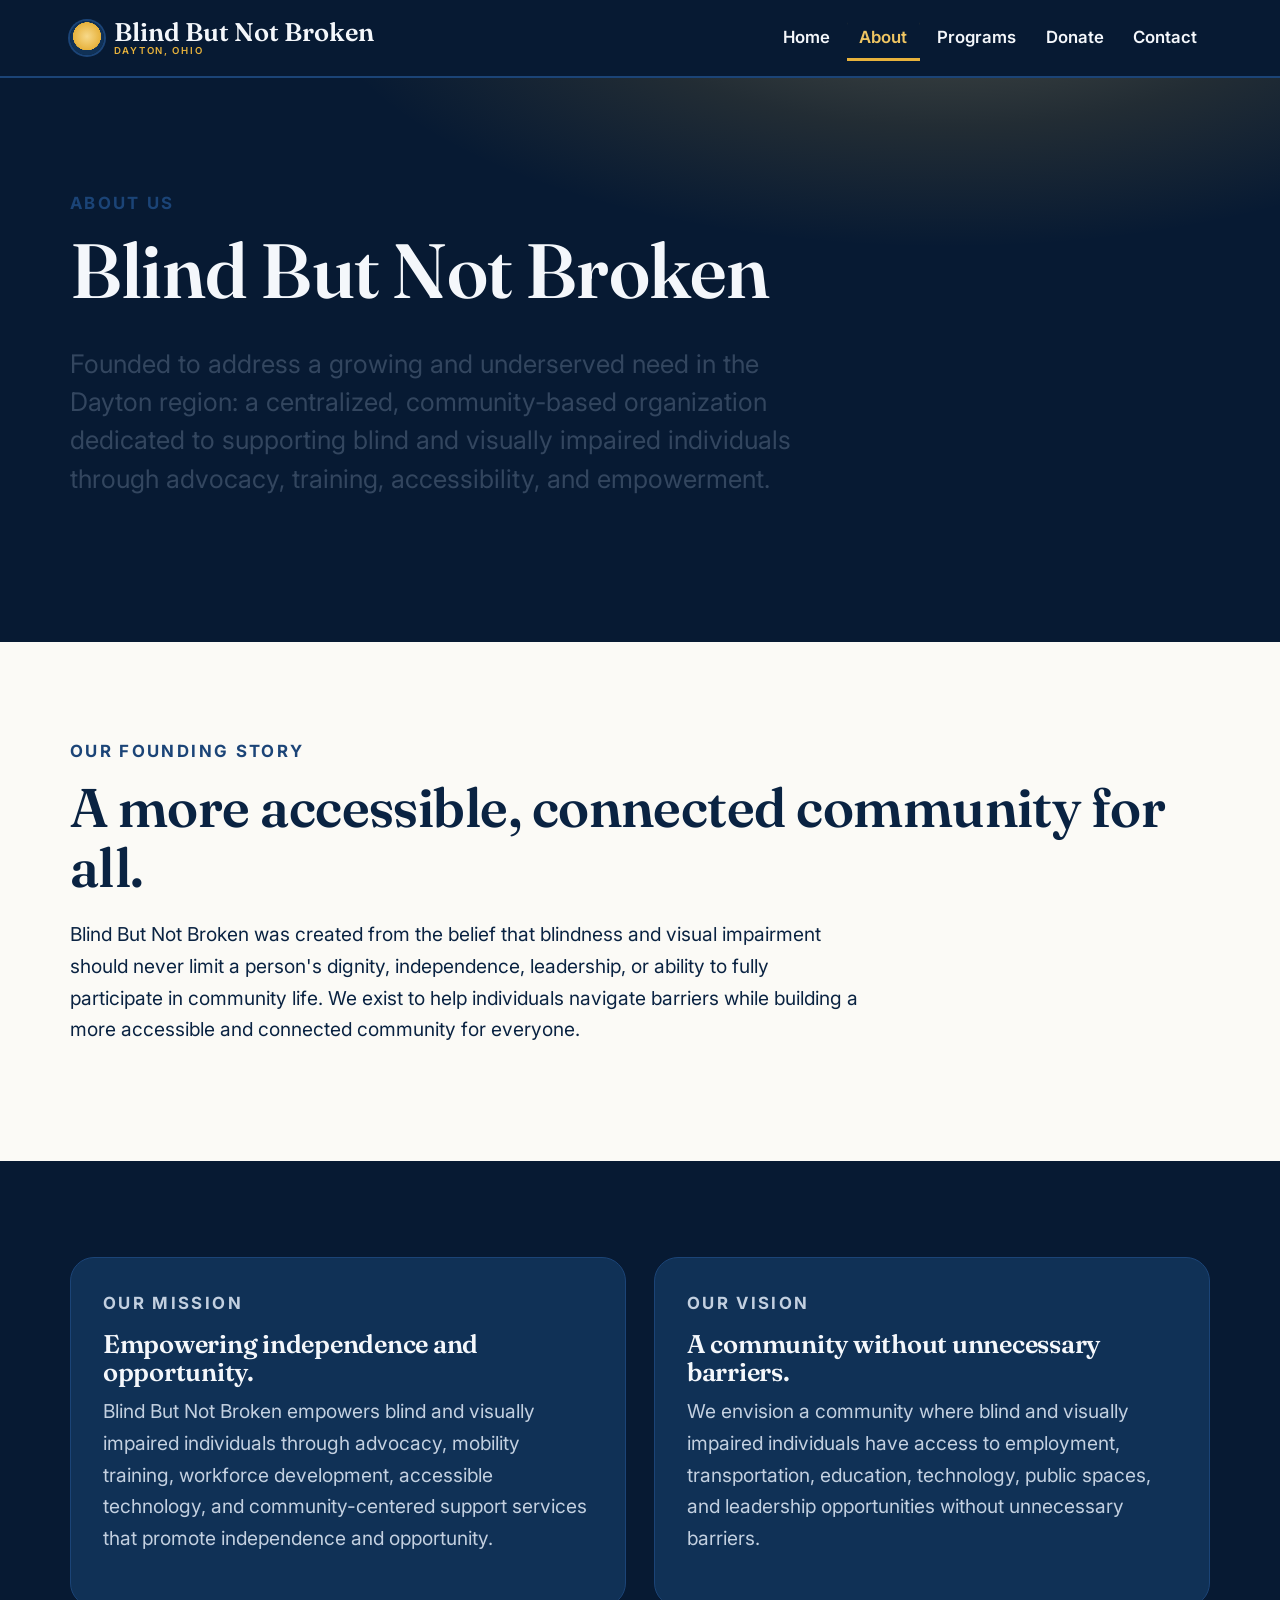
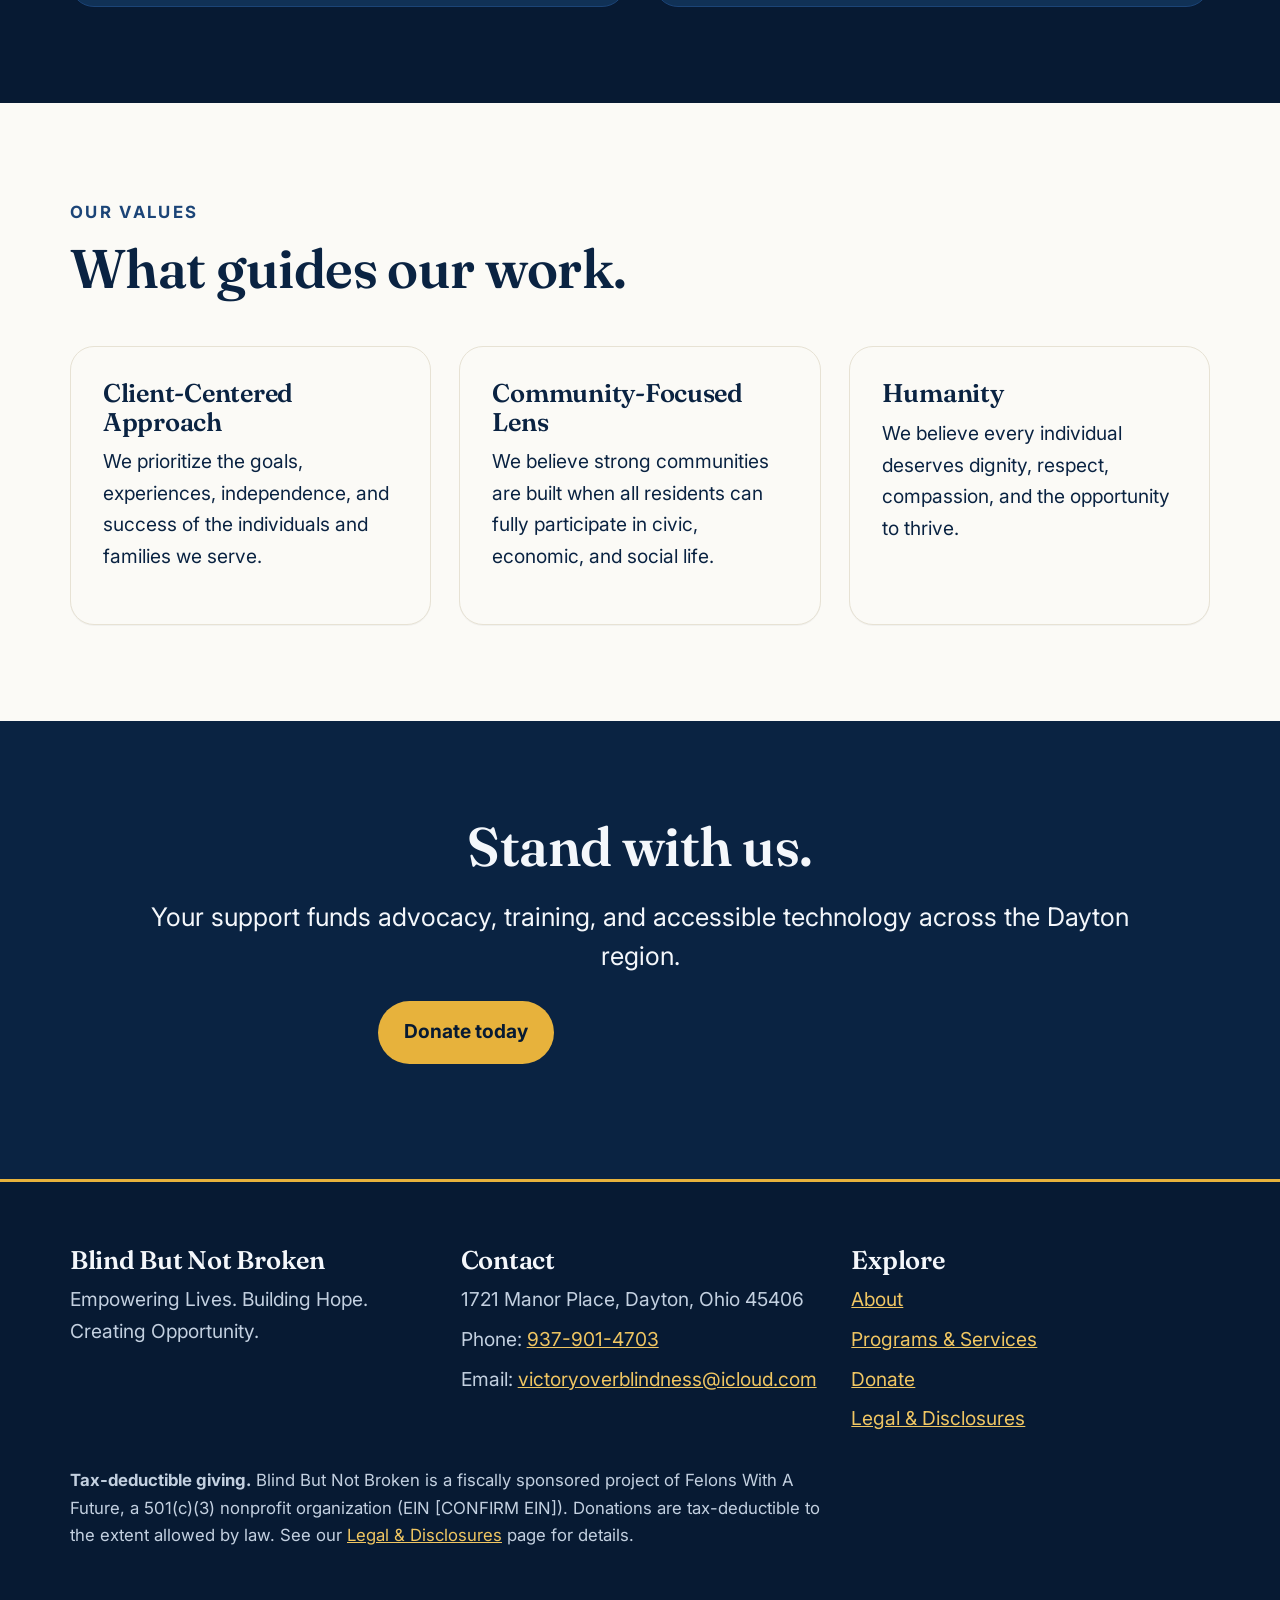
==== about.html @ 258312a0 "update" ====
<!DOCTYPE html>
<html lang="en">
<head>
  <meta charset="UTF-8">
  <meta name="viewport" content="width=device-width, initial-scale=1.0">
  <title>About — Blind But Not Broken</title>
  <meta name="description" content="Our founding story, mission, vision, and values. Blind But Not Broken supports blind and visually impaired individuals in the Dayton region.">
  <link rel="preconnect" href="https://fonts.googleapis.com">
  <link rel="preconnect" href="https://fonts.gstatic.com" crossorigin>
  <link href="https://fonts.googleapis.com/css2?family=Fraunces:ital,opsz,wght@0,9..144,400;0,9..144,500;0,9..144,600;1,9..144,400&family=Inter:wght@400;500;600;700&display=swap" rel="stylesheet">
  <link rel="stylesheet" href="styles.css">
</head>
<body>
  <a class="skip-link" href="#main">Skip to main content</a>

  <header class="site-header on-dark">
    <div class="wrap">
      <nav class="nav" aria-label="Primary">
        <a class="brand" href="index.html">
          <span class="brand__mark" aria-hidden="true"><span>logo</span></span>
          <span>Blind But Not Broken<small>Dayton, Ohio</small></span>
        </a>
        <button class="nav__toggle" aria-expanded="false" aria-controls="nav-menu">
          <span aria-hidden="true">☰</span> Menu
        </button>
        <ul class="nav__menu" id="nav-menu">
          <li><a href="index.html">Home</a></li>
          <li><a href="about.html" aria-current="page">About</a></li>
          <li><a href="programs.html">Programs</a></li>
          <li><a href="donate.html">Donate</a></li>
          <li><a href="contact.html">Contact</a></li>
        </ul>
      </nav>
    </div>
  </header>

  <main id="main">
    <section class="hero on-dark" aria-labelledby="about-title">
      <div class="wrap">
        <p class="eyebrow">About Us</p>
        <h1 id="about-title">Blind But Not Broken</h1>
        <p class="lede">Founded to address a growing and underserved need in the Dayton region:
          a centralized, community-based organization dedicated to supporting blind and visually
          impaired individuals through advocacy, training, accessibility, and empowerment.</p>
      </div>
    </section>

    <section class="section" aria-labelledby="story-title">
      <div class="wrap stack">
        <div>
          <p class="eyebrow">Our Founding Story</p>
          <h2 id="story-title">A more accessible, connected community for all.</h2>
          <p>Blind But Not Broken was created from the belief that blindness and visual
            impairment should never limit a person's dignity, independence, leadership, or
            ability to fully participate in community life. We exist to help individuals navigate
            barriers while building a more accessible and connected community for everyone.</p>
        </div>
      </div>
    </section>

    <section class="section section--deep" aria-labelledby="mv-title">
      <div class="wrap">
        <h2 id="mv-title" class="sr-only">Mission and Vision</h2>
        <div class="grid grid--2">
          <div class="card">
            <p class="eyebrow">Our Mission</p>
            <h3>Empowering independence and opportunity.</h3>
            <p>Blind But Not Broken empowers blind and visually impaired individuals through
              advocacy, mobility training, workforce development, accessible technology, and
              community-centered support services that promote independence and opportunity.</p>
          </div>
          <div class="card">
            <p class="eyebrow">Our Vision</p>
            <h3>A community without unnecessary barriers.</h3>
            <p>We envision a community where blind and visually impaired individuals have access
              to employment, transportation, education, technology, public spaces, and leadership
              opportunities without unnecessary barriers.</p>
          </div>
        </div>
      </div>
    </section>

    <section class="section" aria-labelledby="values-title">
      <div class="wrap">
        <p class="eyebrow">Our Values</p>
        <h2 id="values-title">What guides our work.</h2>
        <div class="grid grid--3 mt-lg">
          <article class="card">
            <h3>Client-Centered Approach</h3>
            <p>We prioritize the goals, experiences, independence, and success of the individuals
              and families we serve.</p>
          </article>
          <article class="card">
            <h3>Community-Focused Lens</h3>
            <p>We believe strong communities are built when all residents can fully participate in
              civic, economic, and social life.</p>
          </article>
          <article class="card">
            <h3>Humanity</h3>
            <p>We believe every individual deserves dignity, respect, compassion, and the
              opportunity to thrive.</p>
          </article>
        </div>
      </div>
    </section>

    <section class="section section--dark" aria-labelledby="cta-title">
      <div class="wrap center">
        <h2 id="cta-title">Stand with us.</h2>
        <p class="lede center">Your support funds advocacy, training, and accessible technology
          across the Dayton region.</p>
        <p><a class="btn btn--primary" href="donate.html">Donate today</a></p>
      </div>
    </section>
  </main>

  <footer class="site-footer on-dark">
    <div class="wrap">
      <div class="footer-grid">
        <div>
          <h2>Blind But Not Broken</h2>
          <p>Empowering Lives. Building Hope. Creating Opportunity.</p>
        </div>
        <div>
          <h2>Contact</h2>
          <ul class="footer-contact">
            <li>1721 Manor Place, Dayton, Ohio 45406</li>
            <li>Phone: <a href="tel:+19379014703">937-901-4703</a></li>
            <li>Email: <a href="mailto:victoryoverblindness@icloud.com">victoryoverblindness@icloud.com</a></li>
          </ul>
        </div>
        <div>
          <h2>Explore</h2>
          <ul class="footer-contact">
            <li><a href="about.html">About</a></li>
            <li><a href="programs.html">Programs &amp; Services</a></li>
            <li><a href="donate.html">Donate</a></li>
            <li><a href="legal.html">Legal &amp; Disclosures</a></li>
          </ul>
        </div>
      </div>
      <div class="footer-legal">
        <p><strong>Tax-deductible giving.</strong> Blind But Not Broken is a fiscally sponsored
          project of Felons With A Future, a 501(c)(3) nonprofit organization
          (EIN&nbsp;[CONFIRM&nbsp;EIN]). Donations are tax-deductible to the extent allowed by law.
          See our <a href="legal.html">Legal &amp; Disclosures</a> page for details.</p>
      </div>
    </div>
  </footer>

  <script src="script.js"></script>
</body>
</html>
---- styles.css ----
/* ============================================================
   BLIND BUT NOT BROKEN — shared stylesheet
   Accessibility-first. Blue + gold "light through darkness" theme.

   CONTRAST DISCIPLINE (do not break):
   - Gold is ONLY used on dark (navy) backgrounds, or as a button
     fill with navy text on top. Gold text on white FAILS WCAG (~1.9:1).
   - Body text targets >= 7:1 wherever possible (AAA), never below 4.5:1.
   ============================================================ */

/* ---------- Design tokens ---------- */
:root {
  /* Navy scale (dark surfaces + ink on light) */
  --navy-900: #071A33;   /* deepest background */
  --navy-800: #0A2342;   /* primary navy / ink on light */
  --navy-700: #103156;   /* raised surfaces on dark */
  --navy-600: #1B4477;   /* borders / hover on dark */

  /* Gold scale (accent — dark backgrounds only) */
  --gold-500: #E7B23C;   /* primary gold */
  --gold-400: #F0C662;   /* gold hover */
  --gold-300: #F7D98A;   /* soft gold glow */

  /* Neutrals */
  --paper:      #FBFAF6; /* warm off-white light sections */
  --ink:        #0A2342; /* text on light */
  --ink-soft:   #33465F; /* secondary text on light (9:1 on paper) */
  --cloud:      #F4F7FB; /* text on dark (near-white) */
  --cloud-soft: #C3D0E0; /* secondary text on dark */

  /* Type */
  --font-display: "Fraunces", Georgia, "Times New Roman", serif;
  --font-body: "Inter", system-ui, -apple-system, "Segoe UI", sans-serif;

  /* Scale (fluid) */
  --step--1: clamp(0.94rem, 0.9rem + 0.2vw, 1.05rem);
  --step-0:  clamp(1.06rem, 1rem + 0.3vw, 1.2rem);
  --step-1:  clamp(1.3rem, 1.2rem + 0.5vw, 1.6rem);
  --step-2:  clamp(1.7rem, 1.5rem + 1vw, 2.3rem);
  --step-3:  clamp(2.2rem, 1.8rem + 2vw, 3.4rem);
  --step-4:  clamp(2.8rem, 2.1rem + 3.4vw, 4.8rem);

  /* Space + shape */
  --gutter: clamp(1.25rem, 5vw, 4rem);
  --measure: 66ch;
  --radius: 14px;
  --radius-lg: 24px;
}

/* ---------- Reset / base ---------- */
*, *::before, *::after { box-sizing: border-box; }
html { scroll-behavior: smooth; }
@media (prefers-reduced-motion: reduce) {
  html { scroll-behavior: auto; }
  *, *::before, *::after {
    animation-duration: 0.001ms !important;
    animation-iteration-count: 1 !important;
    transition-duration: 0.001ms !important;
  }
}

body {
  margin: 0;
  font-family: var(--font-body);
  font-size: var(--step-0);
  line-height: 1.65;
  color: var(--ink);
  background: var(--paper);
  -webkit-font-smoothing: antialiased;
  text-rendering: optimizeLegibility;
}

img { max-width: 100%; height: auto; display: block; }

h1, h2, h3 {
  font-family: var(--font-display);
  font-weight: 600;
  line-height: 1.1;
  letter-spacing: -0.01em;
  margin: 0 0 0.4em;
}
h1 { font-size: var(--step-4); }
h2 { font-size: var(--step-3); }
h3 { font-size: var(--step-1); font-weight: 600; }
p  { margin: 0 0 1em; max-width: var(--measure); }

a { color: inherit; }

/* ---------- Accessibility: skip link + focus ---------- */
.skip-link {
  position: absolute;
  left: 0.5rem;
  top: -100%;
  z-index: 999;
  background: var(--gold-500);
  color: var(--navy-800);
  font-weight: 700;
  padding: 0.75rem 1.25rem;
  border-radius: 0 0 var(--radius) var(--radius);
  text-decoration: none;
}
.skip-link:focus { top: 0; }

:focus-visible {
  outline: 3px solid var(--gold-500);
  outline-offset: 3px;
  border-radius: 4px;
}
/* On dark sections the gold ring still reads; add a halo for safety */
.on-dark :focus-visible { outline-color: var(--gold-400); }

.sr-only {
  position: absolute; width: 1px; height: 1px;
  padding: 0; margin: -1px; overflow: hidden;
  clip: rect(0,0,0,0); white-space: nowrap; border: 0;
}

/* ---------- Layout helpers ---------- */
.wrap { width: min(100% - 2 * var(--gutter), 1140px); margin-inline: auto; }
.section { padding-block: clamp(3rem, 8vw, 6rem); }
.section--dark { background: var(--navy-800); color: var(--cloud); }
.section--deep { background: var(--navy-900); color: var(--cloud); }
.section--dark p, .section--deep p { color: var(--cloud-soft); }
.eyebrow {
  font-family: var(--font-body);
  font-weight: 700;
  font-size: var(--step--1);
  letter-spacing: 0.14em;
  text-transform: uppercase;
  color: var(--navy-600);
  margin: 0 0 0.75rem;
}
.section--dark .eyebrow, .section--deep .eyebrow { color: var(--gold-500); }
.lede { font-size: var(--step-1); line-height: 1.5; color: var(--ink-soft); }
.section--dark .lede, .section--deep .lede { color: var(--cloud); }

/* ---------- Header / nav ---------- */
.site-header {
  position: sticky; top: 0; z-index: 100;
  background: var(--navy-900);
  color: var(--cloud);
  border-bottom: 2px solid var(--navy-600);
}
.nav {
  display: flex; align-items: center; justify-content: space-between;
  gap: 1rem; padding-block: 0.9rem;
}
.brand {
  display: inline-flex; align-items: center; gap: 0.6rem;
  text-decoration: none; color: var(--cloud);
  font-family: var(--font-display); font-weight: 600;
  font-size: var(--step-1); line-height: 1.05;
}
.brand__mark {
  width: 34px; height: 34px; flex: none;
  display: grid; place-items: center;
  border-radius: 50%;
  background:
    radial-gradient(circle at 50% 45%, var(--gold-300), var(--gold-500) 55%, var(--navy-700) 56%);
  box-shadow: 0 0 0 2px var(--navy-600);
}
.brand__mark span { font-size: 0; }
.brand small {
  display: block; font-family: var(--font-body);
  font-weight: 600; font-size: 0.6rem; letter-spacing: 0.18em;
  text-transform: uppercase; color: var(--gold-500);
}

.nav__toggle {
  display: none;
  align-items: center; gap: 0.5rem;
  background: transparent; color: var(--cloud);
  border: 2px solid var(--navy-600); border-radius: var(--radius);
  padding: 0.6rem 0.85rem; min-height: 44px;
  font: inherit; font-weight: 600; cursor: pointer;
}
.nav__toggle:hover { border-color: var(--gold-500); }

.nav__menu {
  display: flex; align-items: center; gap: 0.25rem;
  list-style: none; margin: 0; padding: 0;
}
.nav__menu a {
  display: inline-block; text-decoration: none;
  color: var(--cloud); font-weight: 600; font-size: var(--step--1);
  padding: 0.6rem 0.8rem; border-radius: var(--radius);
  min-height: 44px; display: inline-flex; align-items: center;
}
.nav__menu a:hover { background: var(--navy-700); }
.nav__menu a[aria-current="page"] {
  color: var(--gold-400);
  box-shadow: inset 0 -3px 0 var(--gold-500);
  border-radius: var(--radius) var(--radius) 0 0;
}

@media (max-width: 820px) {
  .nav__toggle { display: inline-flex; }
  .nav__menu {
    display: none; position: absolute; left: 0; right: 0;
    top: 100%; flex-direction: column; align-items: stretch;
    gap: 0; background: var(--navy-900);
    border-bottom: 2px solid var(--navy-600); padding: 0.5rem var(--gutter) 1rem;
  }
  .nav { position: relative; }
  .nav__menu.is-open { display: flex; }
  .nav__menu a { padding: 0.9rem 0.6rem; font-size: var(--step-0); }
  .nav__menu a[aria-current="page"] { box-shadow: inset 3px 0 0 var(--gold-500); border-radius: var(--radius); }
}

/* ---------- Buttons ---------- */
.btn {
  display: inline-flex; align-items: center; justify-content: center;
  gap: 0.5rem; min-height: 48px;
  padding: 0.85rem 1.5rem; border-radius: 999px;
  font: inherit; font-weight: 700; text-decoration: none;
  cursor: pointer; border: 2px solid transparent;
  transition: transform 0.15s ease, background 0.15s ease;
}
.btn:hover { transform: translateY(-2px); }
.btn--primary { background: var(--gold-500); color: var(--navy-900); }
.btn--primary:hover { background: var(--gold-400); }
.btn--ghost { background: transparent; color: var(--cloud); border-color: var(--navy-600); }
.btn--ghost:hover { border-color: var(--gold-500); background: var(--navy-700); }
.btn--onlight { background: var(--navy-800); color: var(--cloud); }
.btn--onlight:hover { background: var(--navy-700); }

/* ---------- Hero ---------- */
.hero {
  position: relative; overflow: hidden;
  background: var(--navy-900); color: var(--cloud);
  padding-block: clamp(3.5rem, 10vw, 7rem);
  isolation: isolate;
}
.hero::before { /* the dawn — light breaking through */
  content: ""; position: absolute; inset: -20% -10% auto -10%;
  height: 130%; z-index: -1;
  background: radial-gradient(60% 55% at 70% 0%,
    rgba(247,217,138,0.30), rgba(231,178,60,0.12) 40%, transparent 70%);
  pointer-events: none;
}
.hero__quote {
  font-family: var(--font-display); font-style: italic;
  color: var(--gold-400); font-size: var(--step-1);
  margin: 0 0 1rem;
}
.hero h1 { max-width: 16ch; }
.hero .lede { max-width: 46ch; margin-block: 1.25rem 2rem; }
.hero__actions { display: flex; flex-wrap: wrap; gap: 0.85rem; }

/* ---------- Cards / grids ---------- */
.grid { display: grid; gap: clamp(1rem, 3vw, 1.75rem); }
.grid--3 { grid-template-columns: repeat(auto-fit, minmax(260px, 1fr)); }
.grid--2 { grid-template-columns: repeat(auto-fit, minmax(300px, 1fr)); }

.card {
  background: var(--paper);
  border: 1px solid #E7E2D4;
  border-radius: var(--radius-lg);
  padding: clamp(1.5rem, 3vw, 2rem);
  box-shadow: 0 1px 0 rgba(10,35,66,0.04);
}
.section--dark .card, .section--deep .card {
  background: var(--navy-700); border-color: var(--navy-600); color: var(--cloud);
}
.section--dark .card p, .section--deep .card p { color: var(--cloud-soft); }
.card__icon {
  width: 52px; height: 52px; margin-bottom: 1rem;
  display: grid; place-items: center; border-radius: 12px;
  background: var(--navy-800); color: var(--gold-500);
}
.section--dark .card__icon, .section--deep .card__icon { background: var(--navy-900); }
.card__icon svg { width: 28px; height: 28px; }
.card h3 { color: inherit; }

/* Feature list with gold check markers */
.checklist { list-style: none; margin: 0; padding: 0; display: grid; gap: 0.6rem; }
.checklist li { position: relative; padding-left: 1.9rem; }
.checklist li::before {
  content: ""; position: absolute; left: 0; top: 0.55em;
  width: 0.7rem; height: 0.7rem; border-radius: 50%;
  background: var(--gold-500);
}

/* Stat block (The Problem) */
.stats { display: grid; gap: 1.5rem; grid-template-columns: repeat(auto-fit, minmax(200px,1fr)); }
.stat { border-left: 3px solid var(--gold-500); padding-left: 1.1rem; }
.stat__num {
  font-family: var(--font-display); font-weight: 600;
  font-size: var(--step-3); color: var(--gold-400); line-height: 1;
}
.stat__label { color: var(--cloud-soft); font-size: var(--step--1); }

/* ---------- Donate / QR ---------- */
.qr-panel {
  display: grid; gap: 2rem; align-items: center;
  grid-template-columns: minmax(0, 1fr);
}
@media (min-width: 720px) { .qr-panel { grid-template-columns: 280px 1fr; } }
.qr-frame {
  background: var(--paper); border: 3px solid var(--gold-500);
  border-radius: var(--radius-lg); padding: 1.25rem;
  aspect-ratio: 1; display: grid; place-items: center; text-align: center;
  color: var(--ink-soft);
}
.qr-frame img { width: 100%; height: 100%; object-fit: contain; }

.disclosure {
  background: var(--navy-700); border: 1px solid var(--navy-600);
  border-radius: var(--radius); padding: 1.25rem 1.5rem;
  color: var(--cloud-soft); font-size: var(--step--1);
}
.disclosure strong { color: var(--cloud); }

/* ---------- Forms (contact) ---------- */
.field { display: grid; gap: 0.4rem; margin-bottom: 1.25rem; }
.field label { font-weight: 700; }
.field .hint { font-size: var(--step--1); color: var(--ink-soft); }
.field input, .field textarea {
  font: inherit; padding: 0.8rem 0.9rem; min-height: 48px;
  border: 2px solid #C9CFD8; border-radius: var(--radius);
  background: #fff; color: var(--ink);
}
.field input:focus-visible, .field textarea:focus-visible { border-color: var(--navy-800); }
.field textarea { min-height: 140px; resize: vertical; }

/* ---------- Footer ---------- */
.site-footer {
  background: var(--navy-900); color: var(--cloud-soft);
  padding-block: clamp(2.5rem, 6vw, 4rem);
  border-top: 3px solid var(--gold-500);
}
.footer-grid { display: grid; gap: 2rem; grid-template-columns: repeat(auto-fit, minmax(220px,1fr)); }
.site-footer h2 { font-size: var(--step-1); color: var(--cloud); }
.site-footer a { color: var(--gold-400); }
.site-footer a:hover { color: var(--gold-300); }
.footer-contact { list-style: none; margin: 0; padding: 0; display: grid; gap: 0.5rem; }
.footer-legal { margin-top: 2rem; font-size: var(--step--1); color: var(--cloud-soft); }
.footer-legal p { max-width: 70ch; }

/* Utility */
.stack > * + * { margin-top: 1.5rem; }
.center { text-align: center; margin-inline: auto; }
.mt-lg { margin-top: clamp(2rem, 5vw, 3rem); }
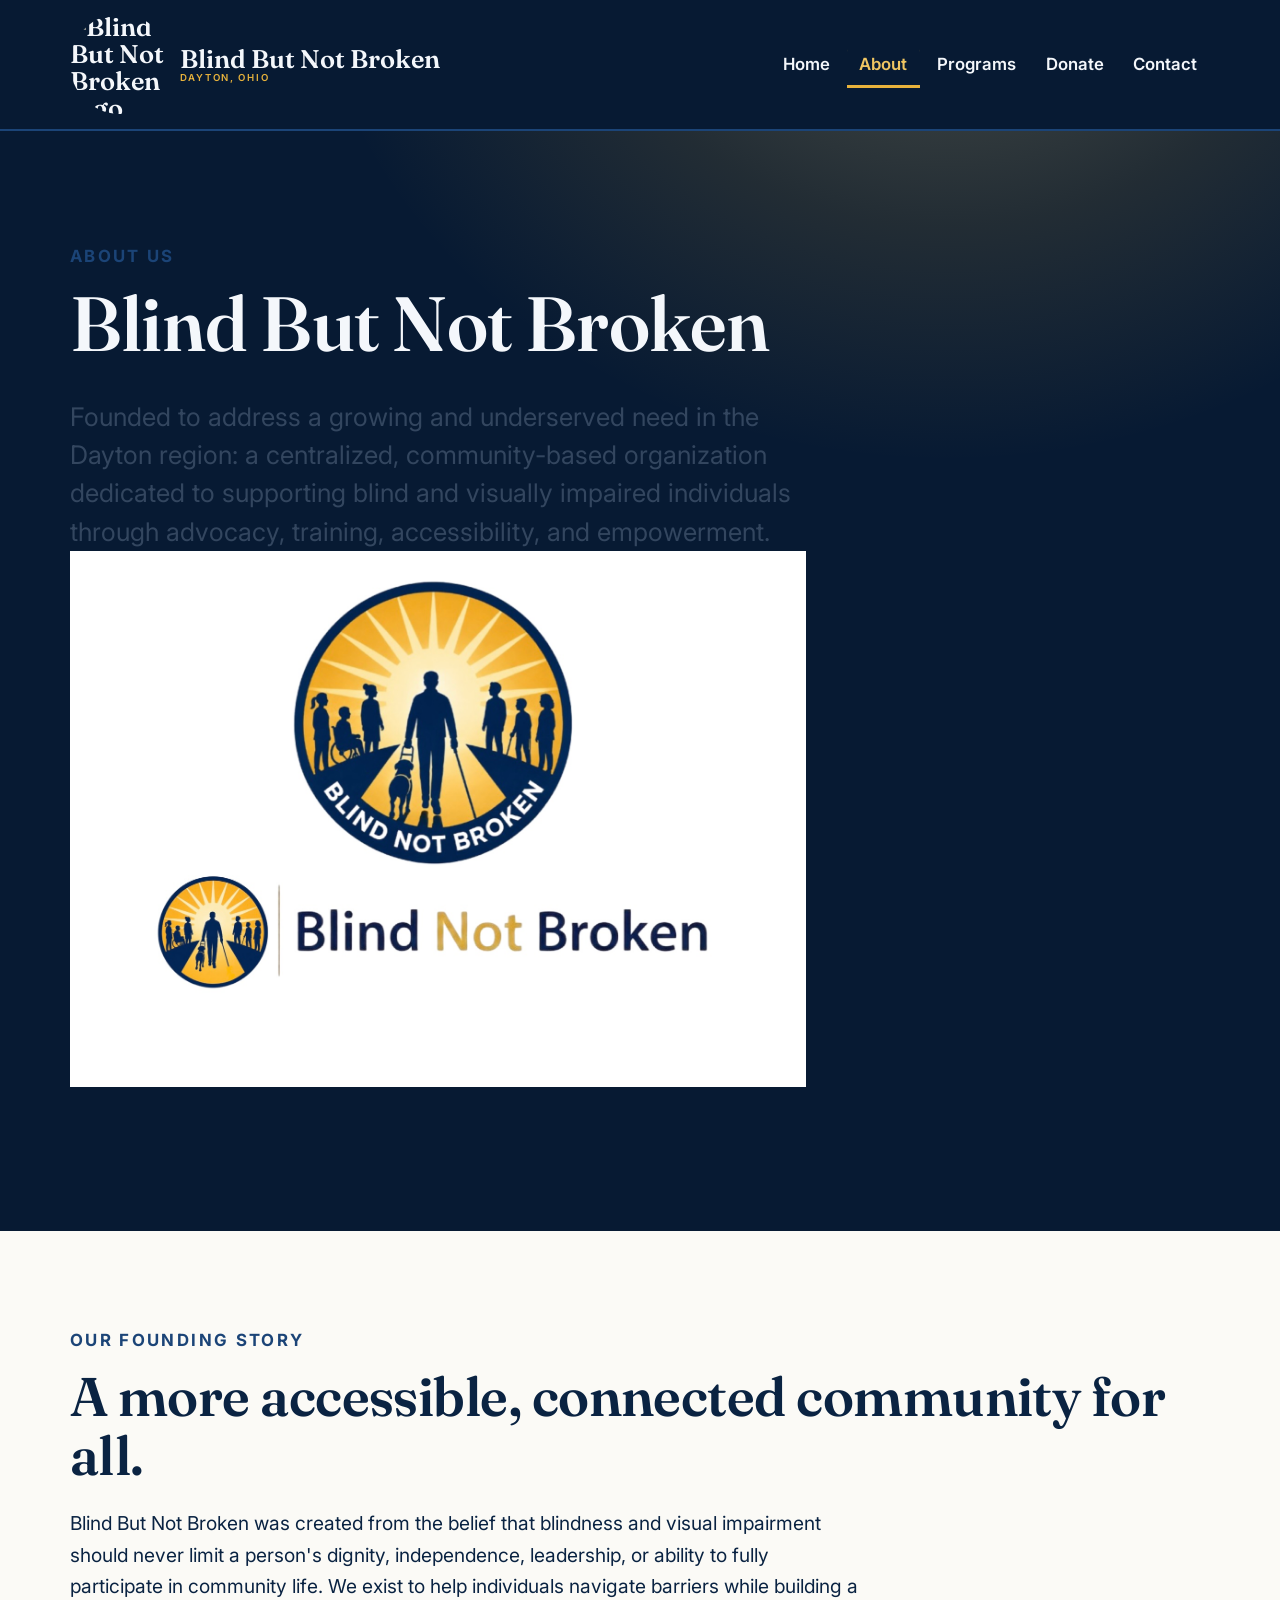
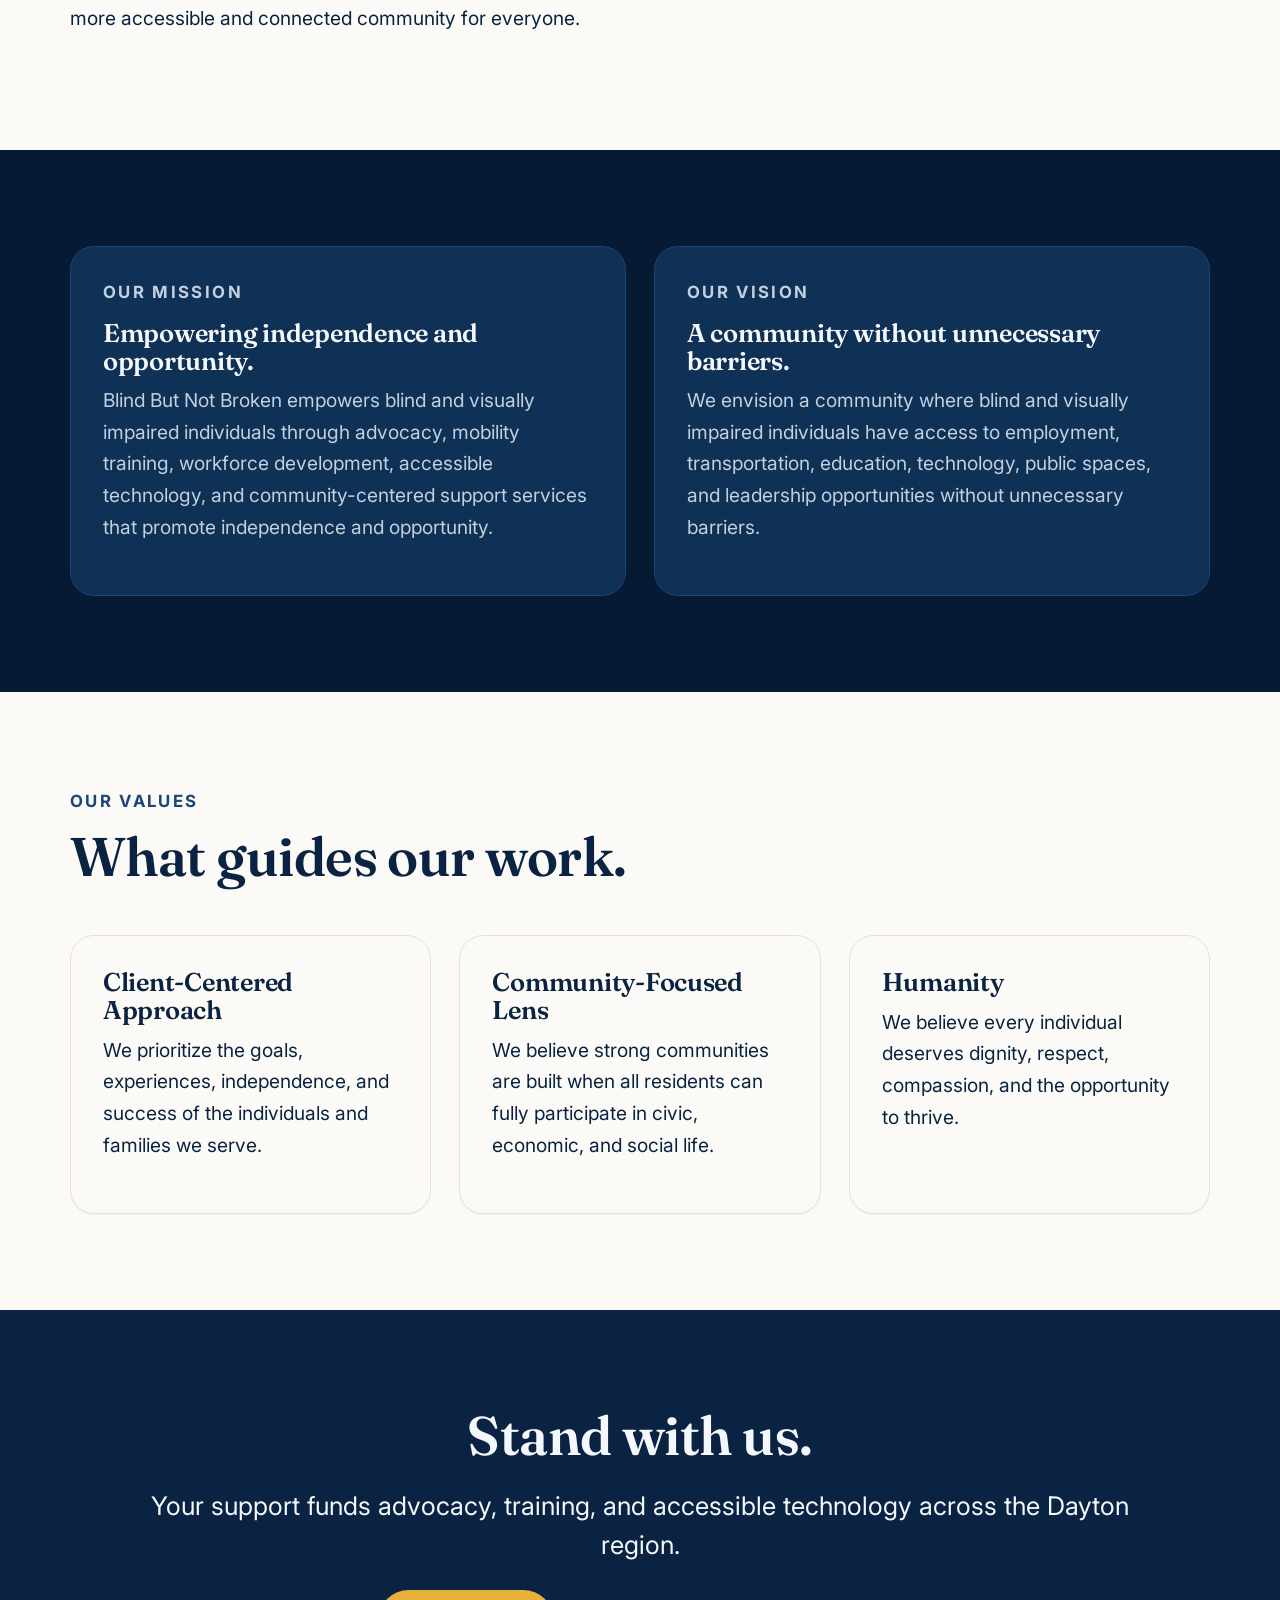
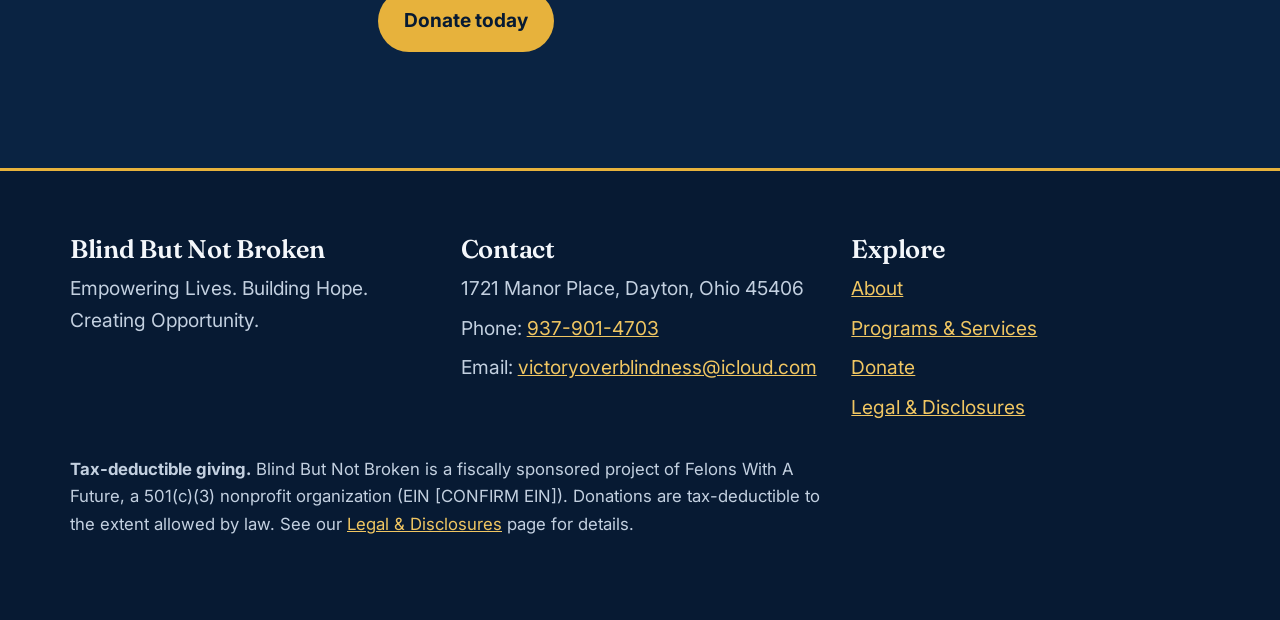
==== commit 5da68d6d: "updates" ====
--- a/about.html
+++ b/about.html
@@ -17,7 +17,7 @@
     <div class="wrap">
       <nav class="nav" aria-label="Primary">
         <a class="brand" href="index.html">
-          <span class="brand__mark" aria-hidden="true"><span>logo</span></span>
+          <img class="brand__mark" src="logo.png" alt="Blind But Not Broken logo">
           <span>Blind But Not Broken<small>Dayton, Ohio</small></span>
         </a>
         <button class="nav__toggle" aria-expanded="false" aria-controls="nav-menu">
@@ -41,7 +41,11 @@
         <h1 id="about-title">Blind But Not Broken</h1>
         <p class="lede">Founded to address a growing and underserved need in the Dayton region:
           a centralized, community-based organization dedicated to supporting blind and visually
-          impaired individuals through advocacy, training, accessibility, and empowerment.</p>
+          impaired individuals through advocacy, training, accessibility, and empowerment.
+
+        <img src="images/dbl-full-logo.jpg" alt="Blind But Not Broken circle logo">
+
+        </p>
       </div>
     </section>
 
@@ -53,7 +57,9 @@
           <p>Blind But Not Broken was created from the belief that blindness and visual
             impairment should never limit a person's dignity, independence, leadership, or
             ability to fully participate in community life. We exist to help individuals navigate
-            barriers while building a more accessible and connected community for everyone.</p>
+            barriers while building a more accessible and connected community for everyone.
+          
+          </p>
         </div>
       </div>
     </section>
--- a/styles.css
+++ b/styles.css
@@ -152,14 +152,10 @@
   font-size: var(--step-1); line-height: 1.05;
 }
 .brand__mark {
-  width: 34px; height: 34px; flex: none;
-  display: grid; place-items: center;
+  width: 100px; height: 100px; flex: none;
   border-radius: 50%;
-  background:
-    radial-gradient(circle at 50% 45%, var(--gold-300), var(--gold-500) 55%, var(--navy-700) 56%);
-  box-shadow: 0 0 0 2px var(--navy-600);
-}
-.brand__mark span { font-size: 0; }
+  object-fit: cover;
+}
 .brand small {
   display: block; font-family: var(--font-body);
   font-weight: 600; font-size: 0.6rem; letter-spacing: 0.18em;
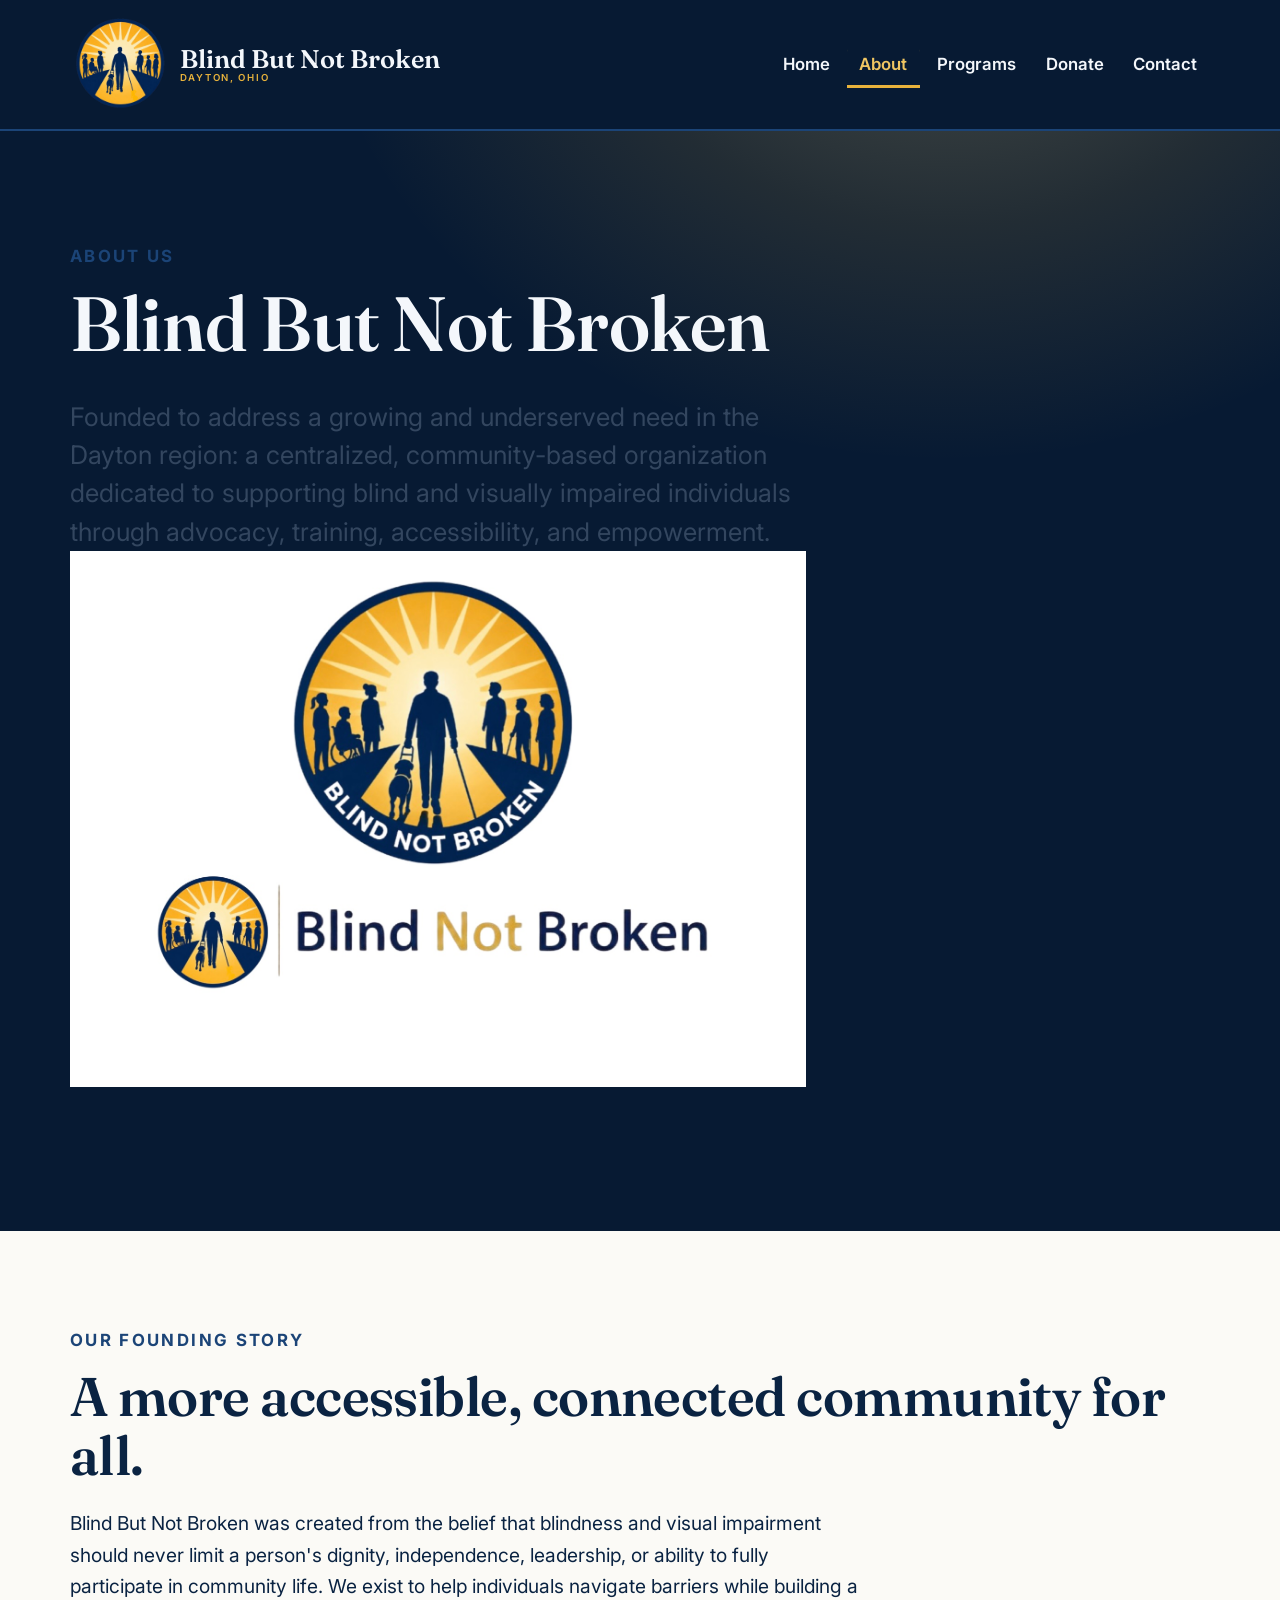
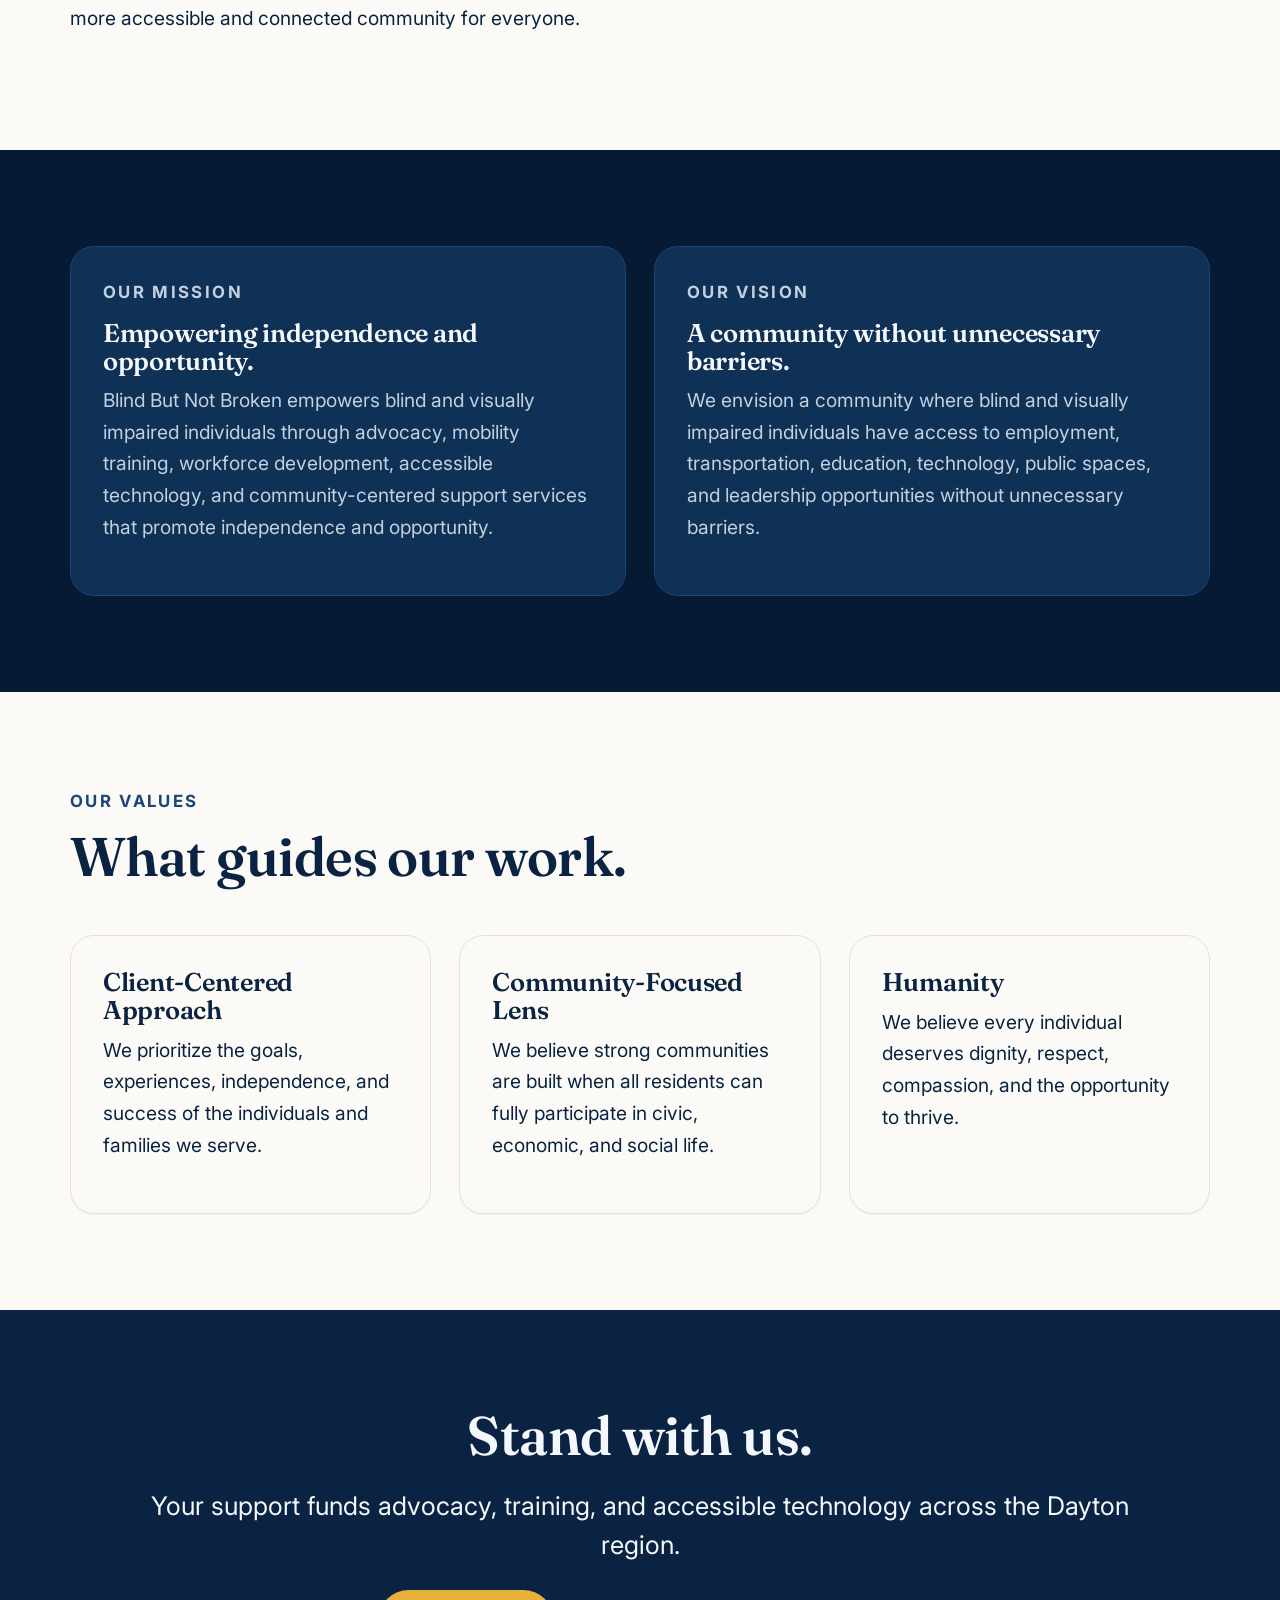
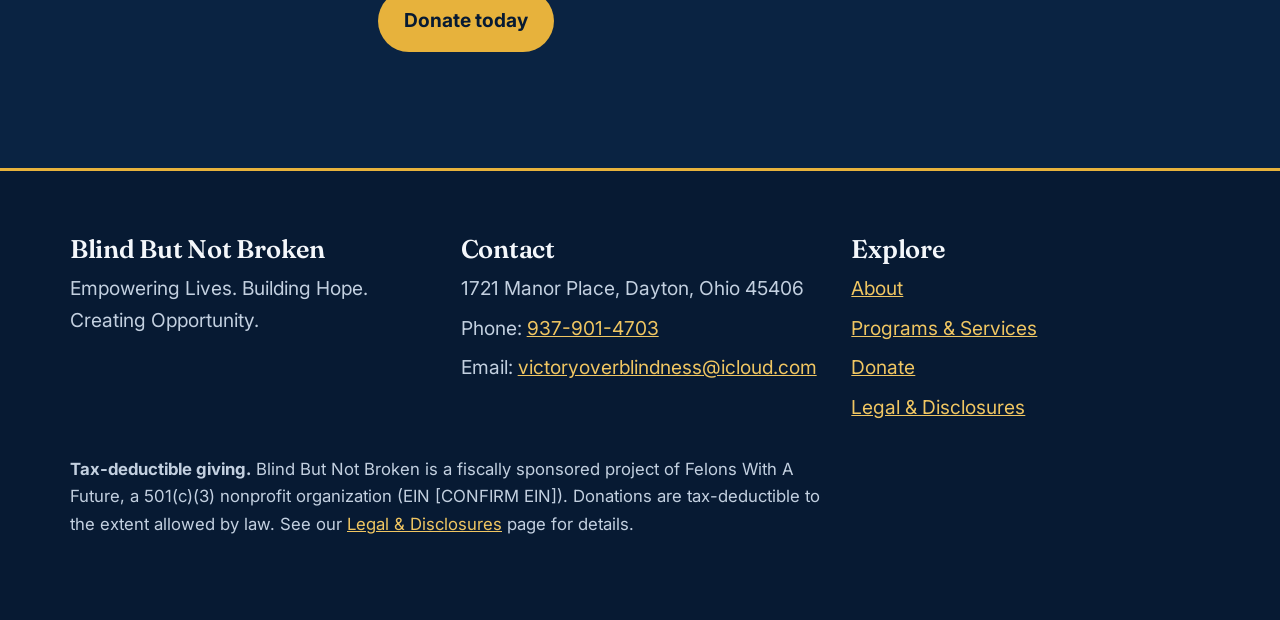
==== commit cef8111a: "update" ====
--- a/about.html
+++ b/about.html
@@ -17,7 +17,7 @@
     <div class="wrap">
       <nav class="nav" aria-label="Primary">
         <a class="brand" href="index.html">
-          <img class="brand__mark" src="logo.png" alt="Blind But Not Broken logo">
+          <img class="brand__mark" src="images/circle-logo-nt.PNG" alt="Blind But Not Broken logo">
           <span>Blind But Not Broken<small>Dayton, Ohio</small></span>
         </a>
         <button class="nav__toggle" aria-expanded="false" aria-controls="nav-menu">
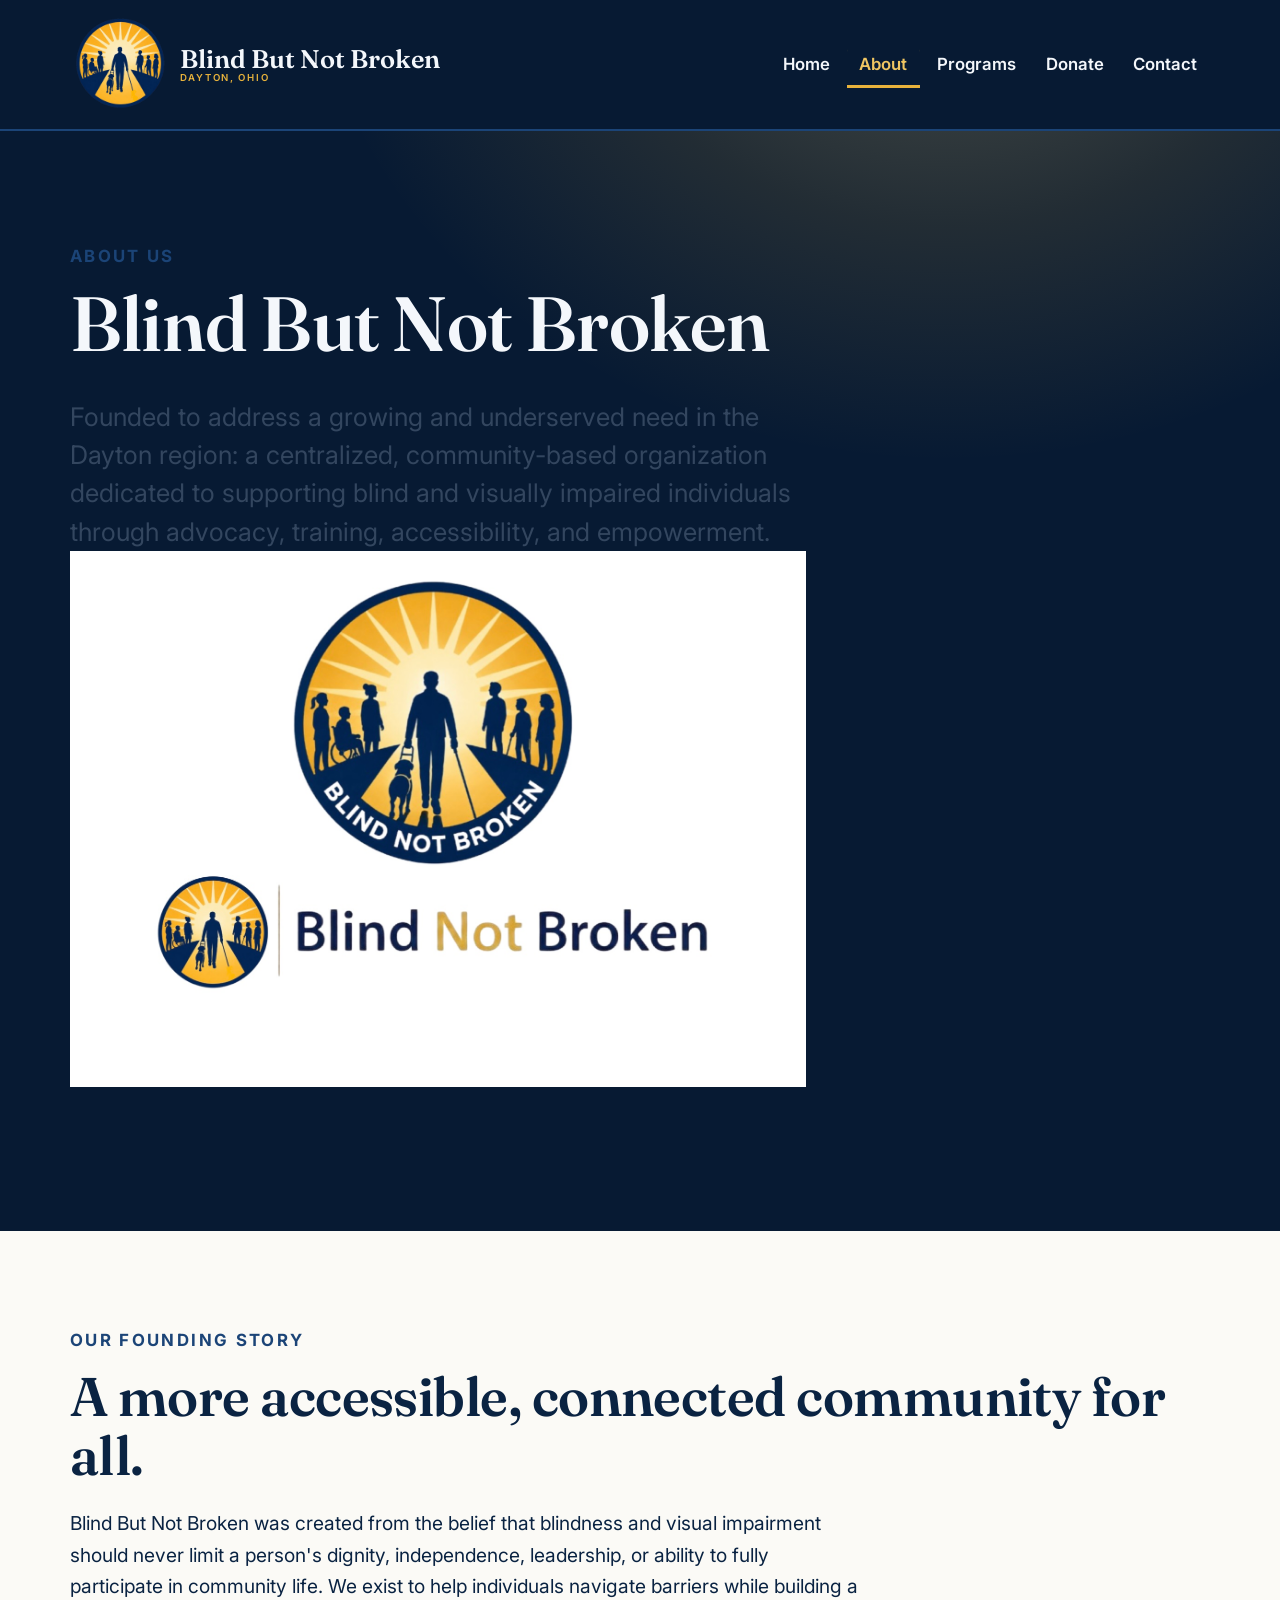
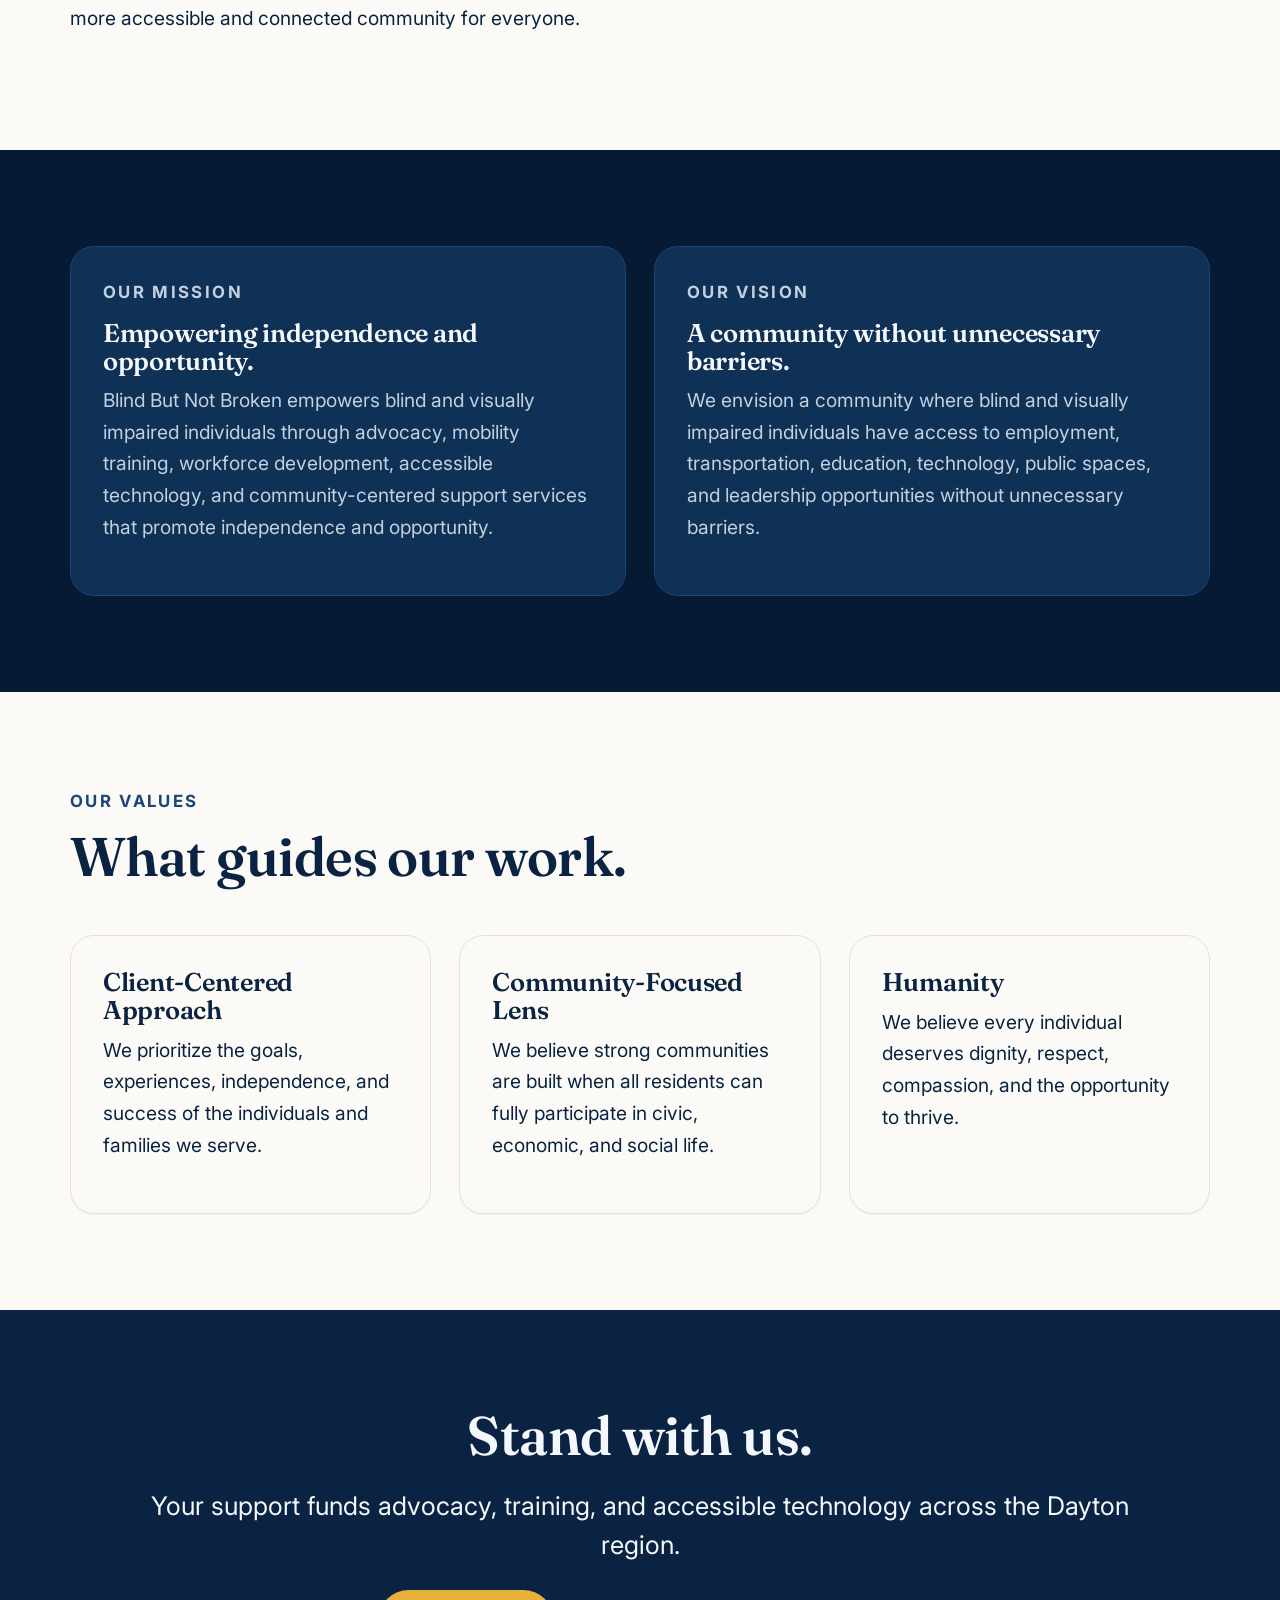
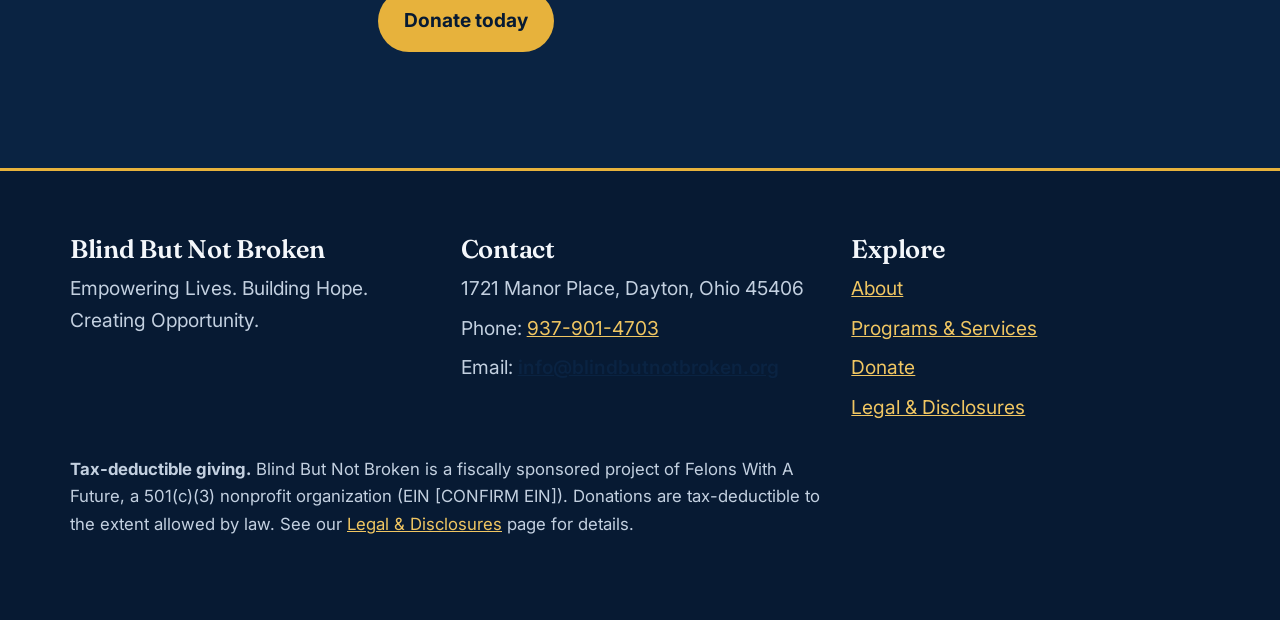
==== commit ea7d84ea: "updates" ====
--- a/about.html
+++ b/about.html
@@ -132,7 +132,7 @@
           <ul class="footer-contact">
             <li>1721 Manor Place, Dayton, Ohio 45406</li>
             <li>Phone: <a href="tel:+19379014703">937-901-4703</a></li>
-            <li>Email: <a href="mailto:victoryoverblindness@icloud.com">victoryoverblindness@icloud.com</a></li>
+            <li>Email: <a href="mailto:info@blindbutnotbroken.org" style="color:var(--navy-800);font-weight:600;">info@blindbutnotbroken.org</a></li>
           </ul>
         </div>
         <div>
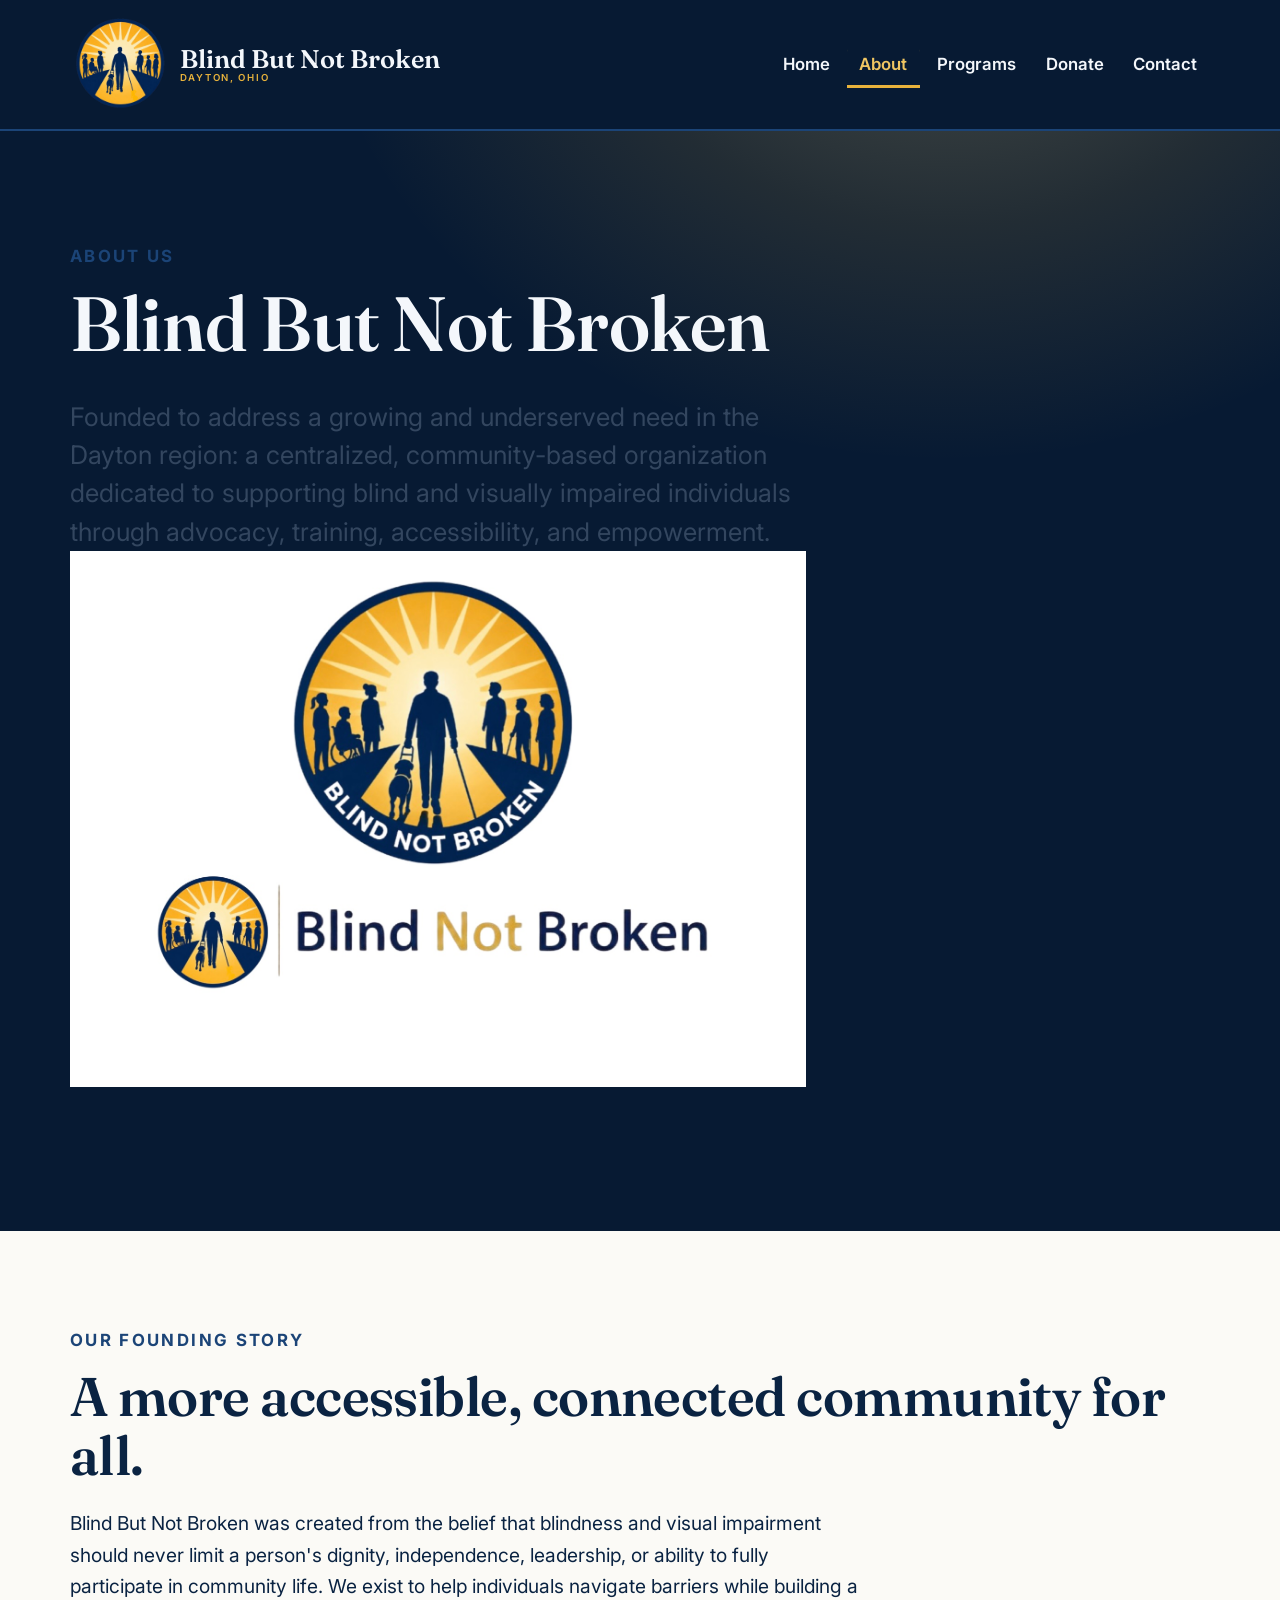
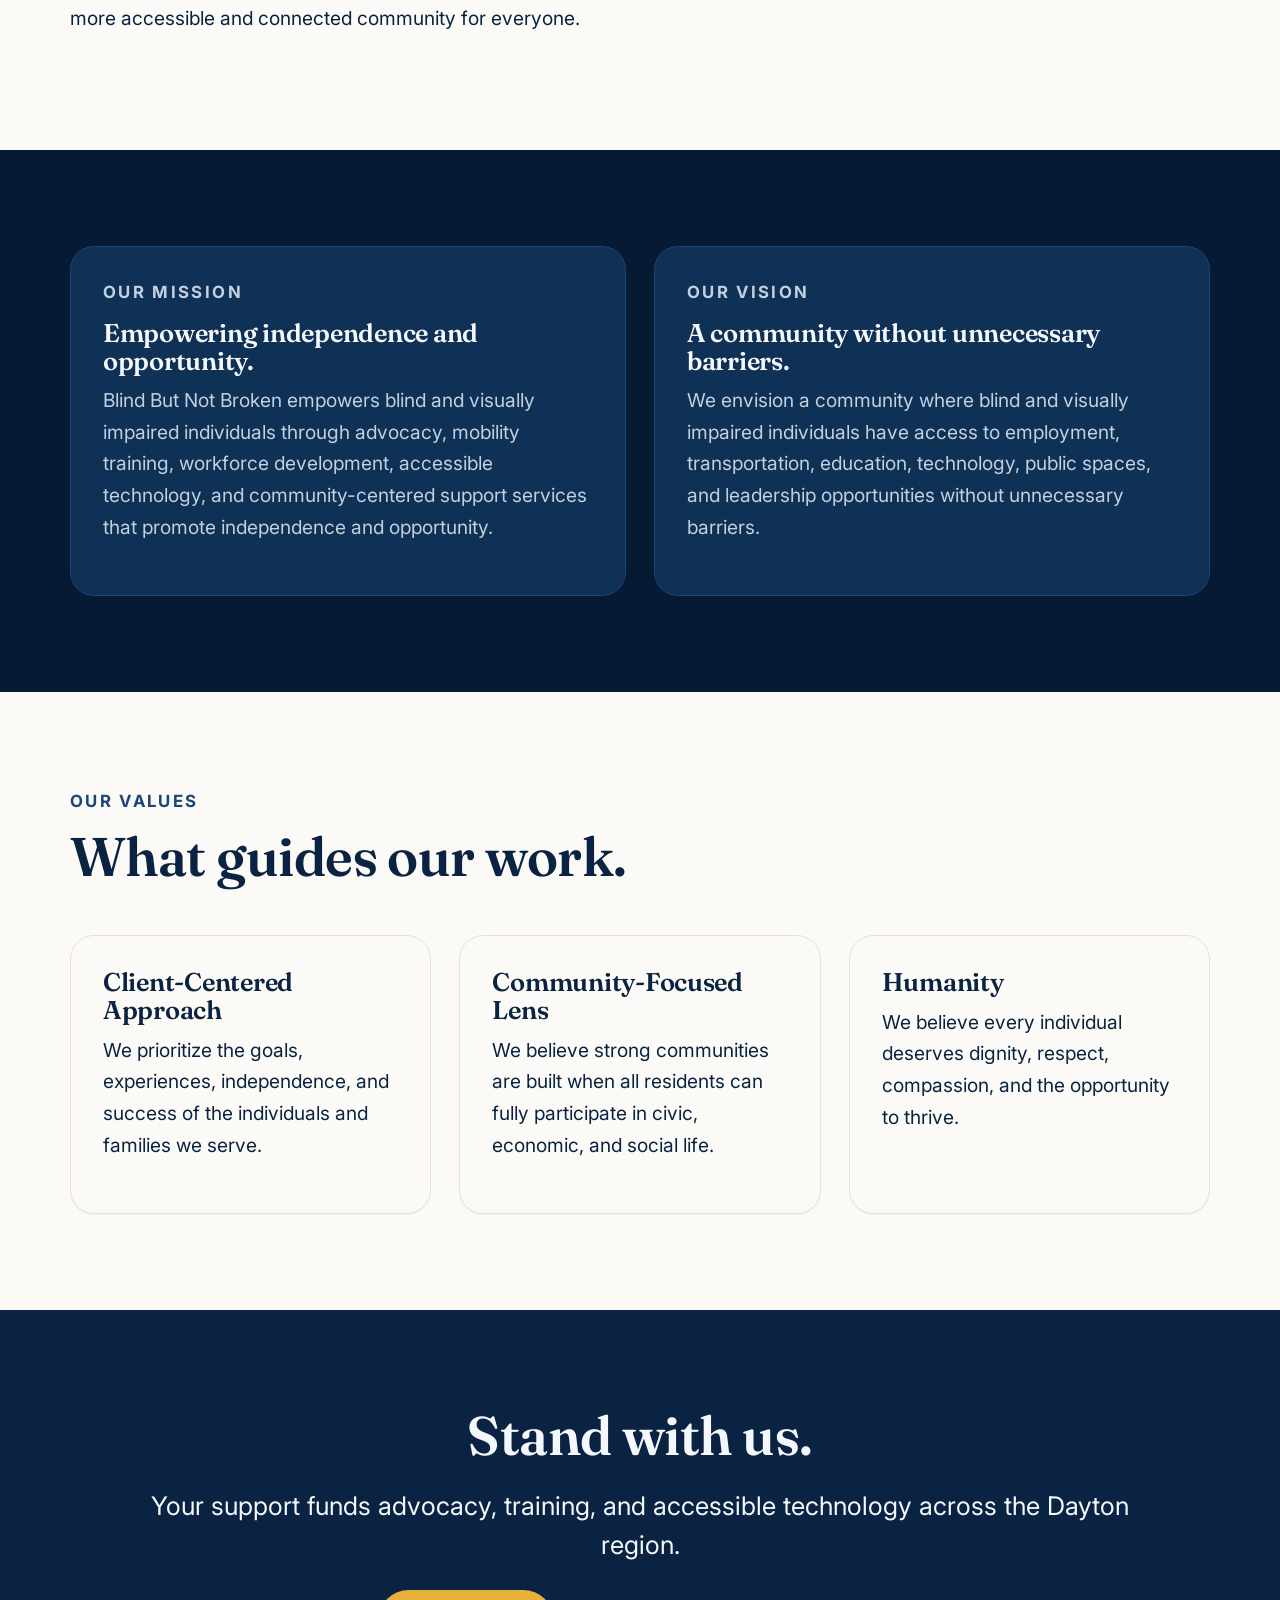
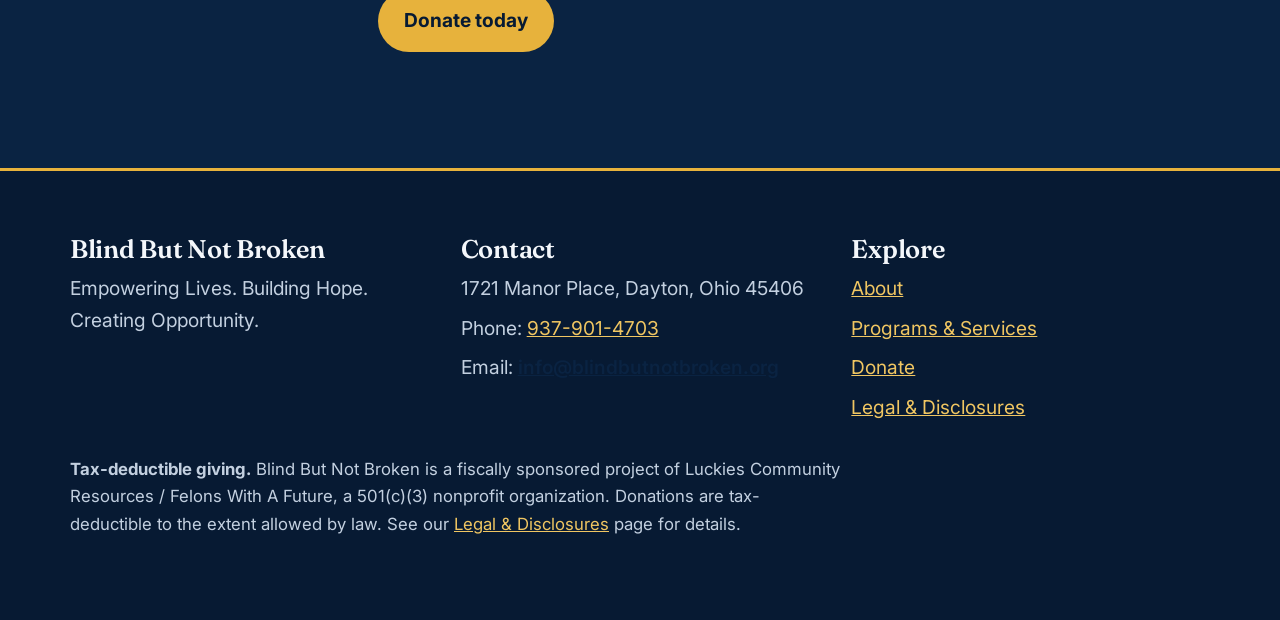
==== commit bb3c2369: "updates to legal update" ====
--- a/about.html
+++ b/about.html
@@ -147,8 +147,7 @@
       </div>
       <div class="footer-legal">
         <p><strong>Tax-deductible giving.</strong> Blind But Not Broken is a fiscally sponsored
-          project of Felons With A Future, a 501(c)(3) nonprofit organization
-          (EIN&nbsp;[CONFIRM&nbsp;EIN]). Donations are tax-deductible to the extent allowed by law.
+          project of Luckies Community Resources / Felons With A Future, a 501(c)(3) nonprofit organization. Donations are tax-deductible to the extent allowed by law.
           See our <a href="legal.html">Legal &amp; Disclosures</a> page for details.</p>
       </div>
     </div>
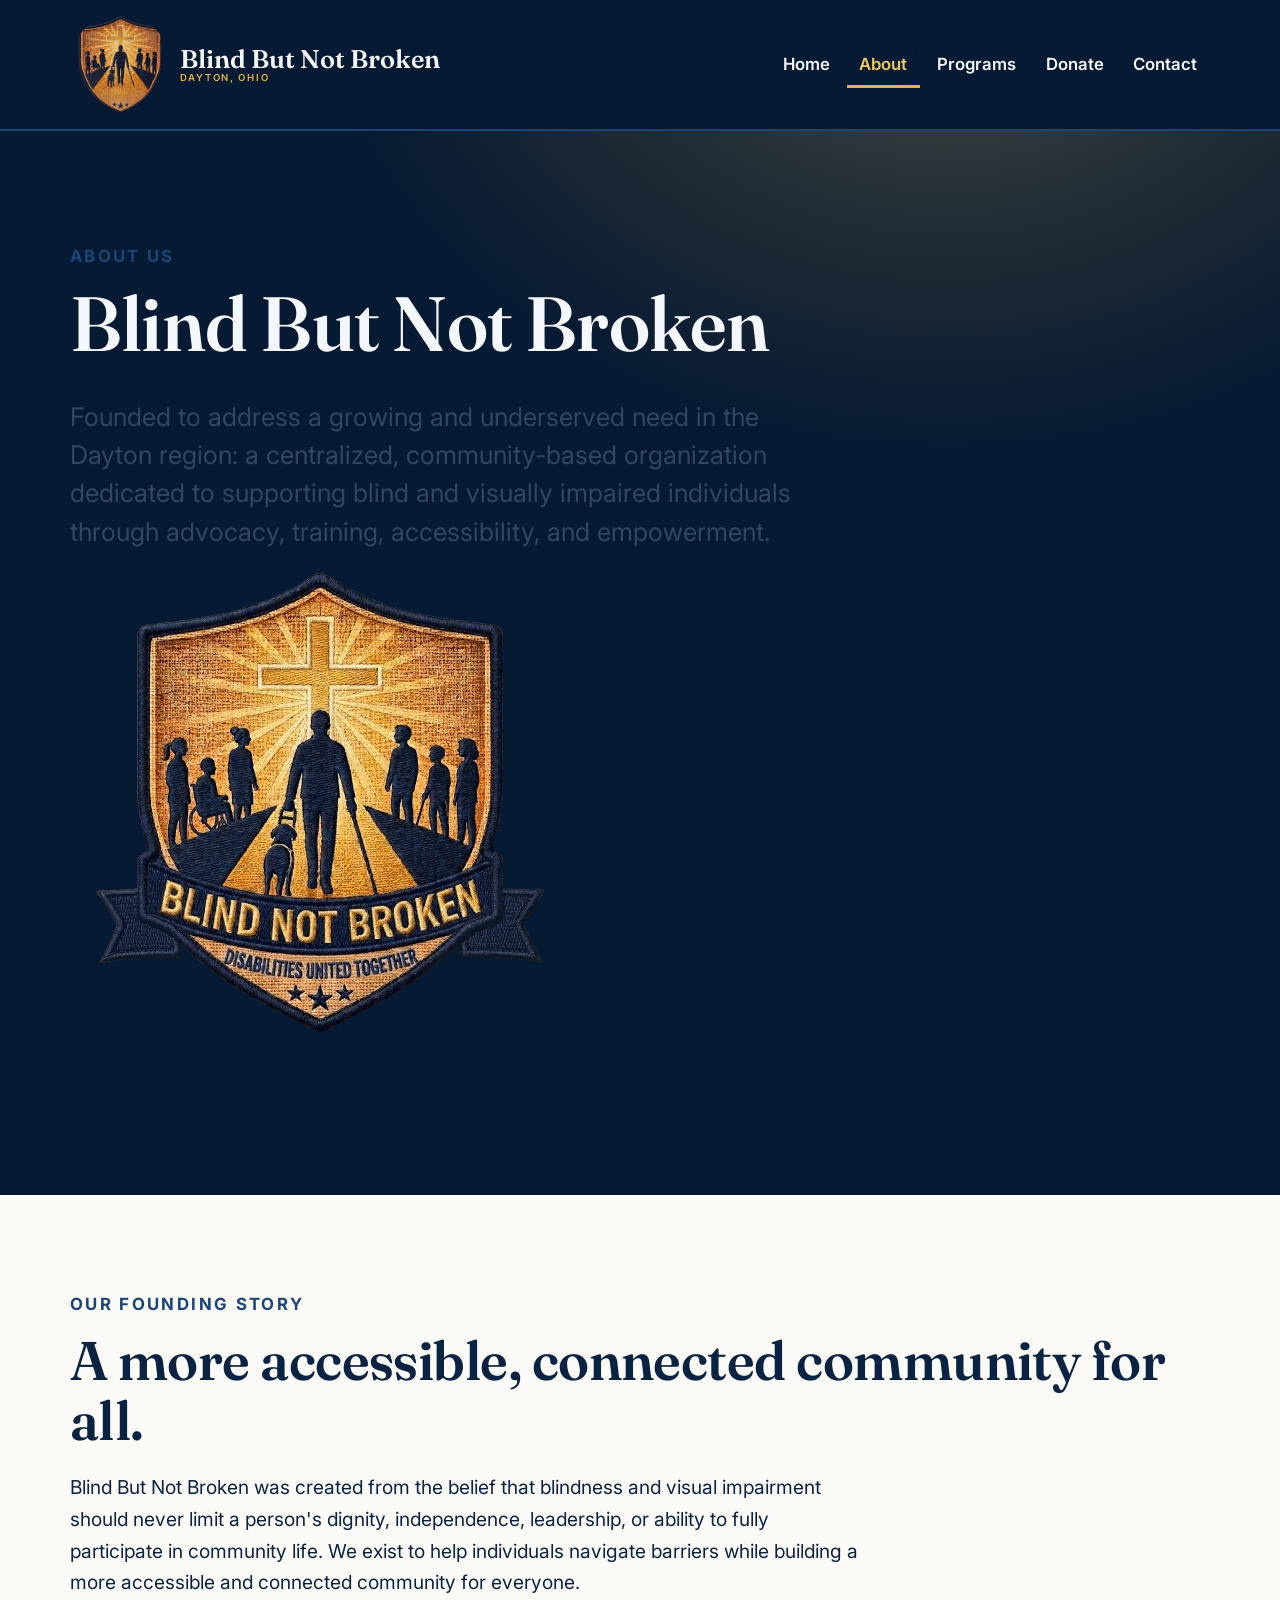
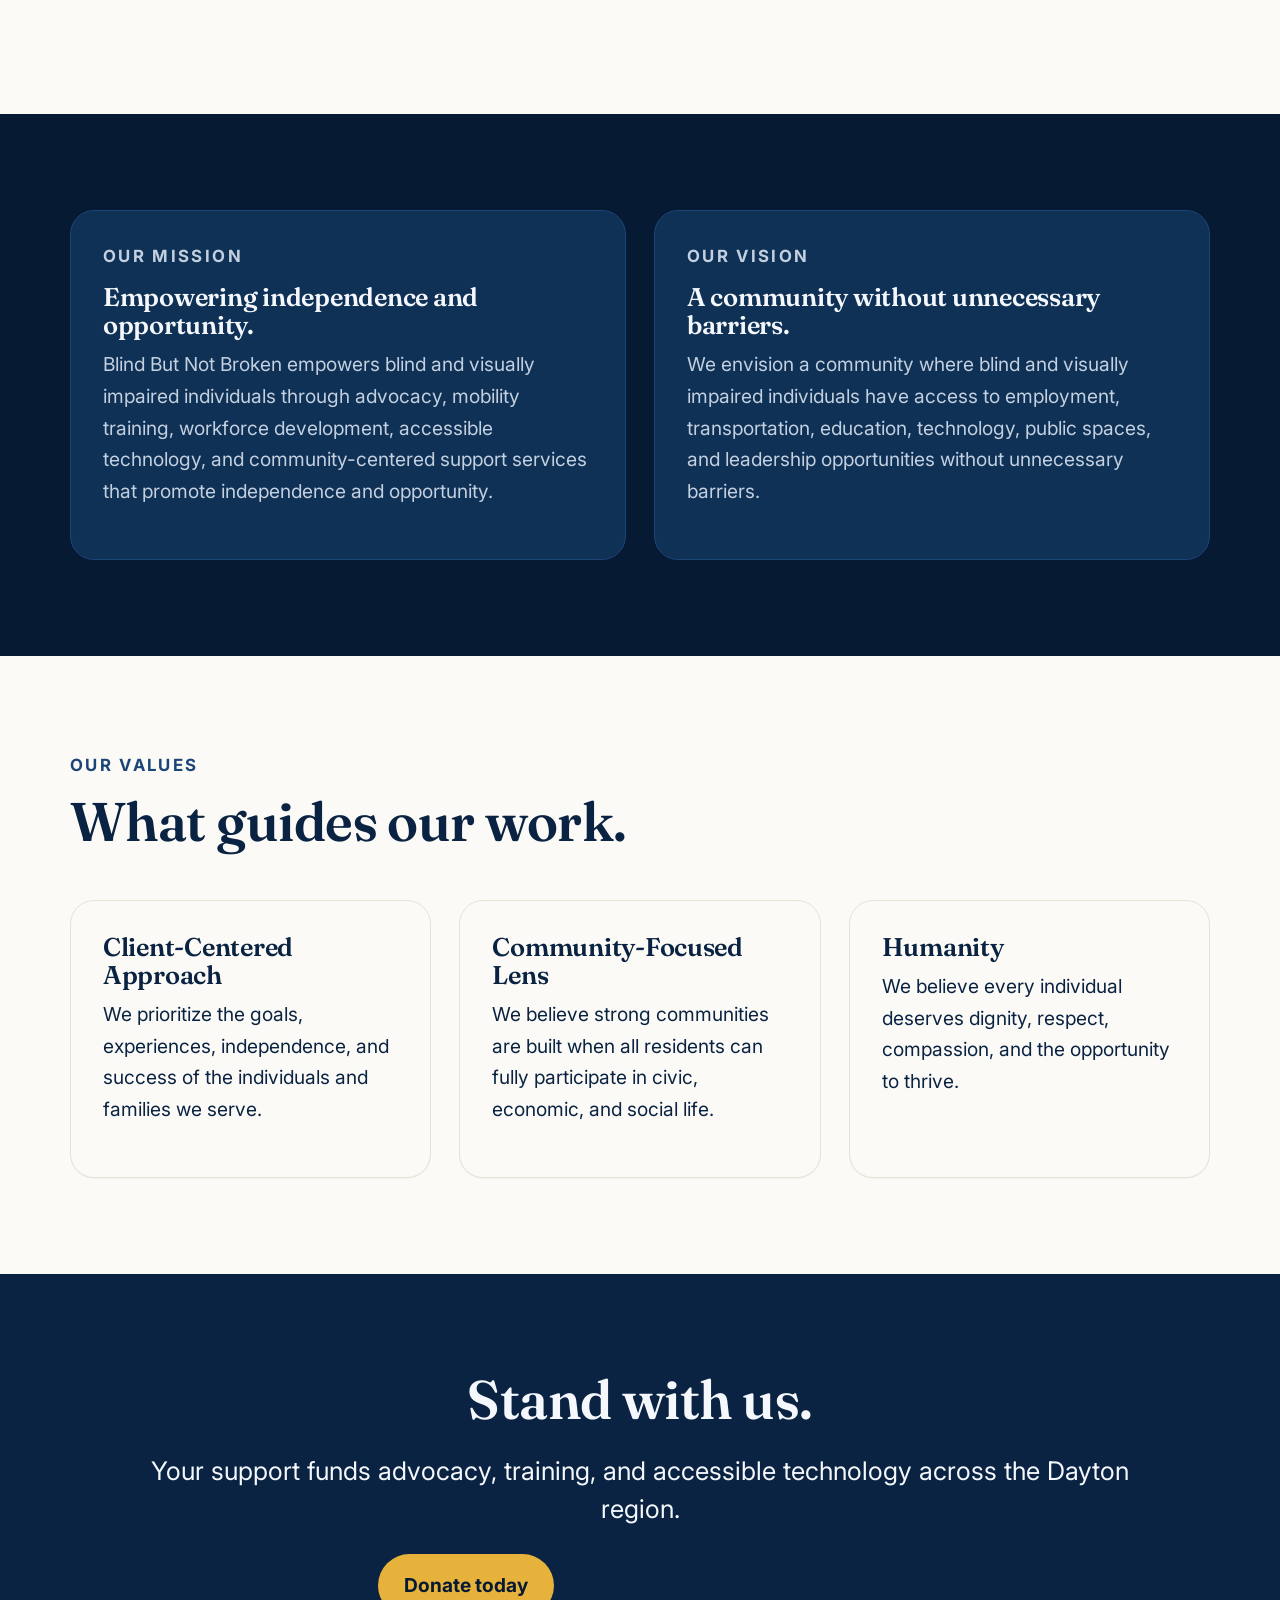
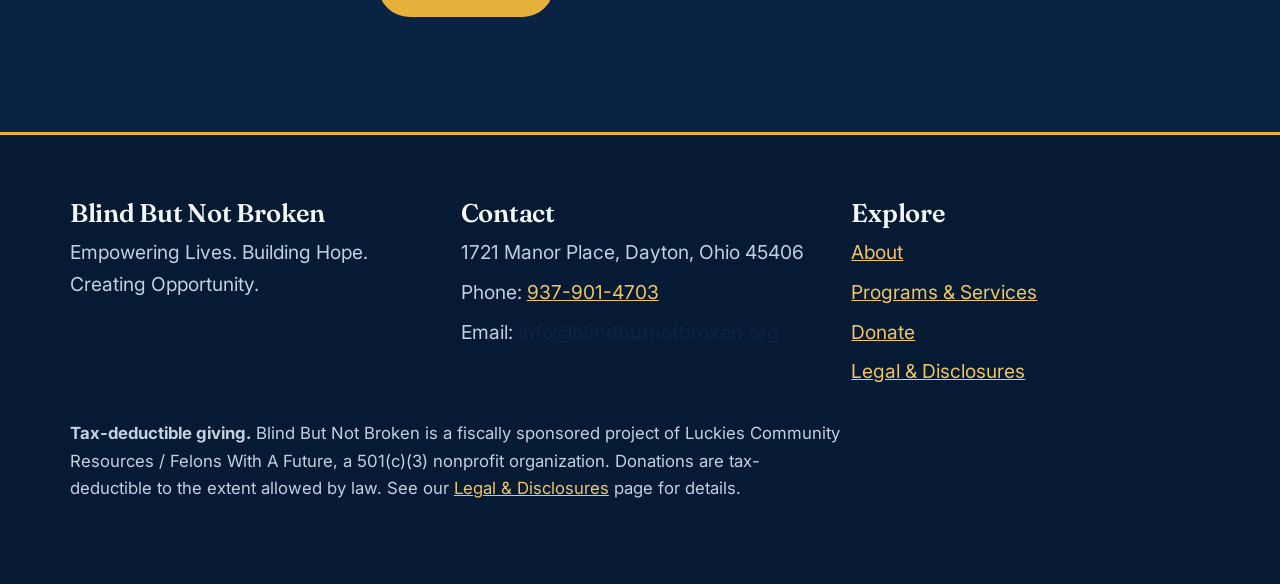
==== commit add7a3aa: "updtes" ====
--- a/about.html
+++ b/about.html
@@ -17,7 +17,7 @@
     <div class="wrap">
       <nav class="nav" aria-label="Primary">
         <a class="brand" href="index.html">
-          <img class="brand__mark" src="images/circle-logo-nt.PNG" alt="Blind But Not Broken logo">
+          <img class="brand__mark" src="images/bbnb-shield.PNG" alt="Blind But Not Broken logo">
           <span>Blind But Not Broken<small>Dayton, Ohio</small></span>
         </a>
         <button class="nav__toggle" aria-expanded="false" aria-controls="nav-menu">
@@ -43,7 +43,7 @@
           a centralized, community-based organization dedicated to supporting blind and visually
           impaired individuals through advocacy, training, accessibility, and empowerment.
 
-        <img src="images/dbl-full-logo.jpg" alt="Blind But Not Broken circle logo">
+        <img src="images/bbnb-fullshield.PNG" alt="Blind But Not Broken circle logo">
 
         </p>
       </div>
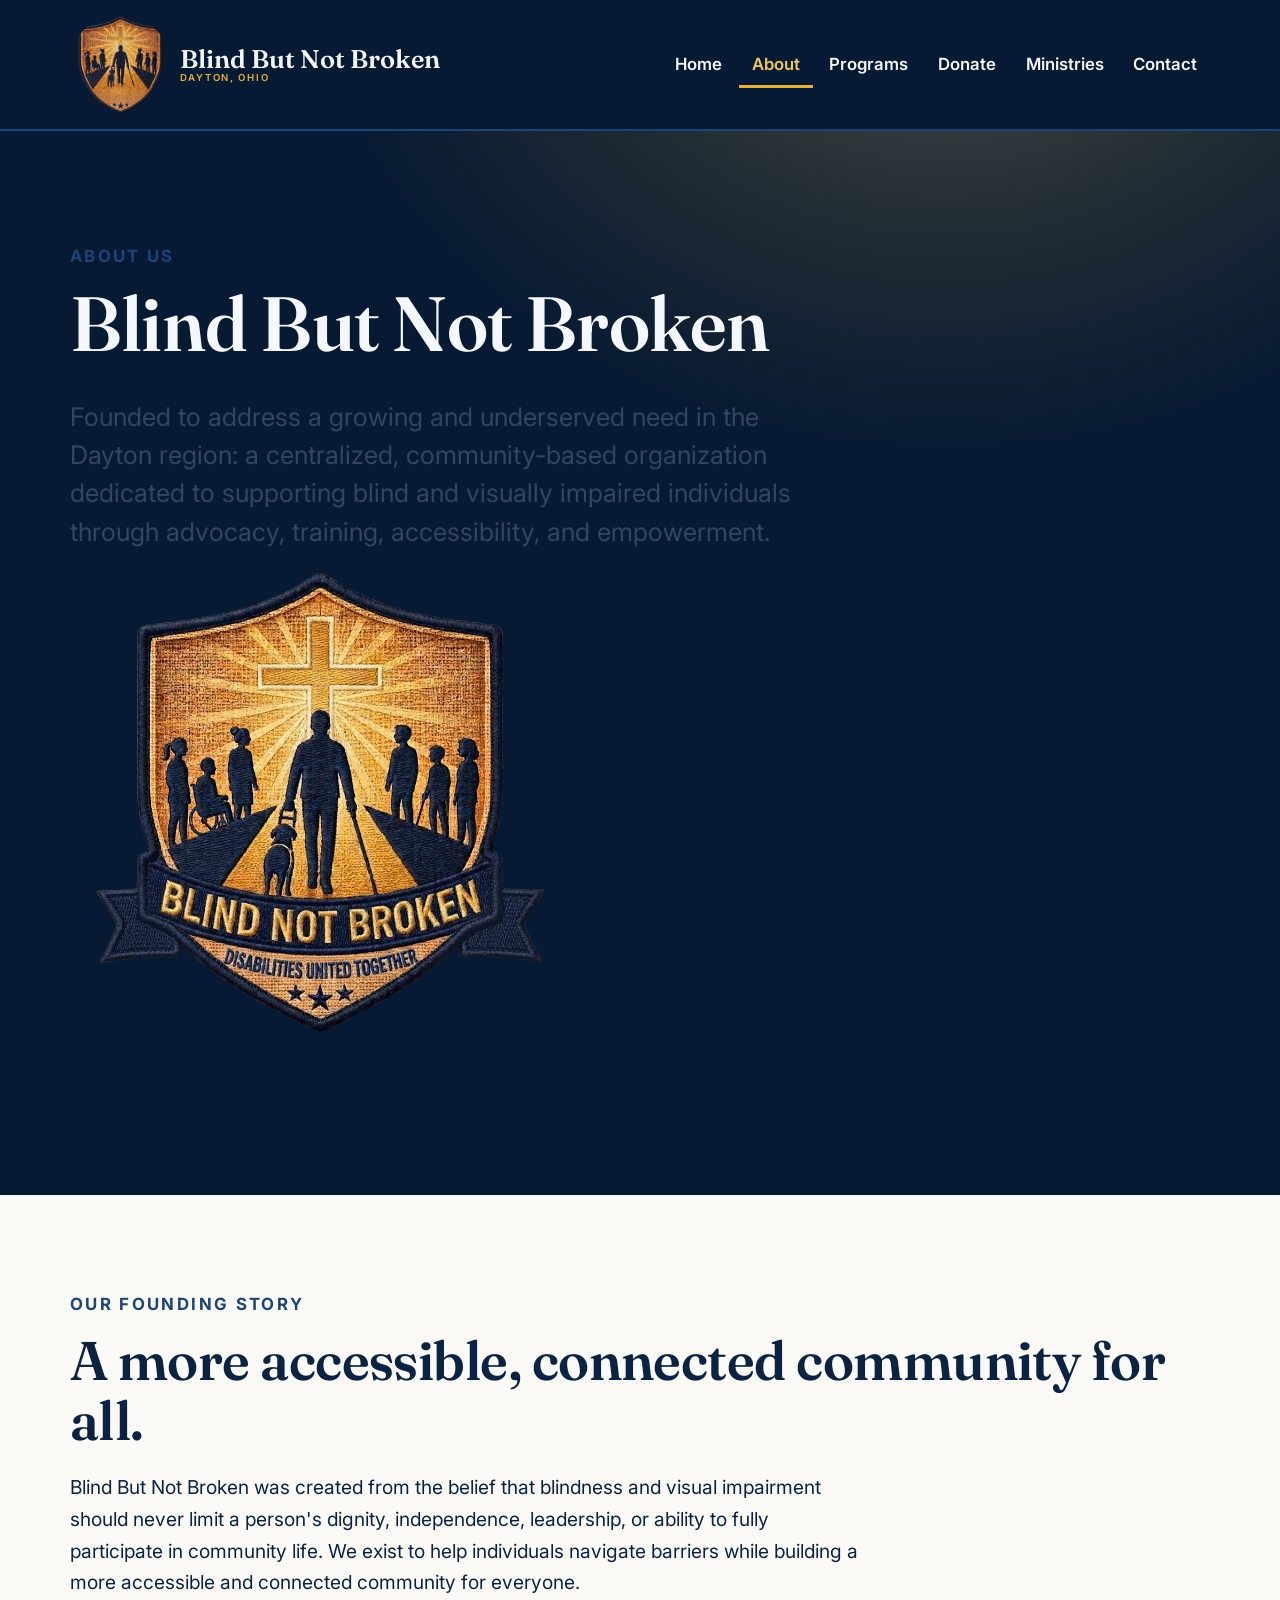
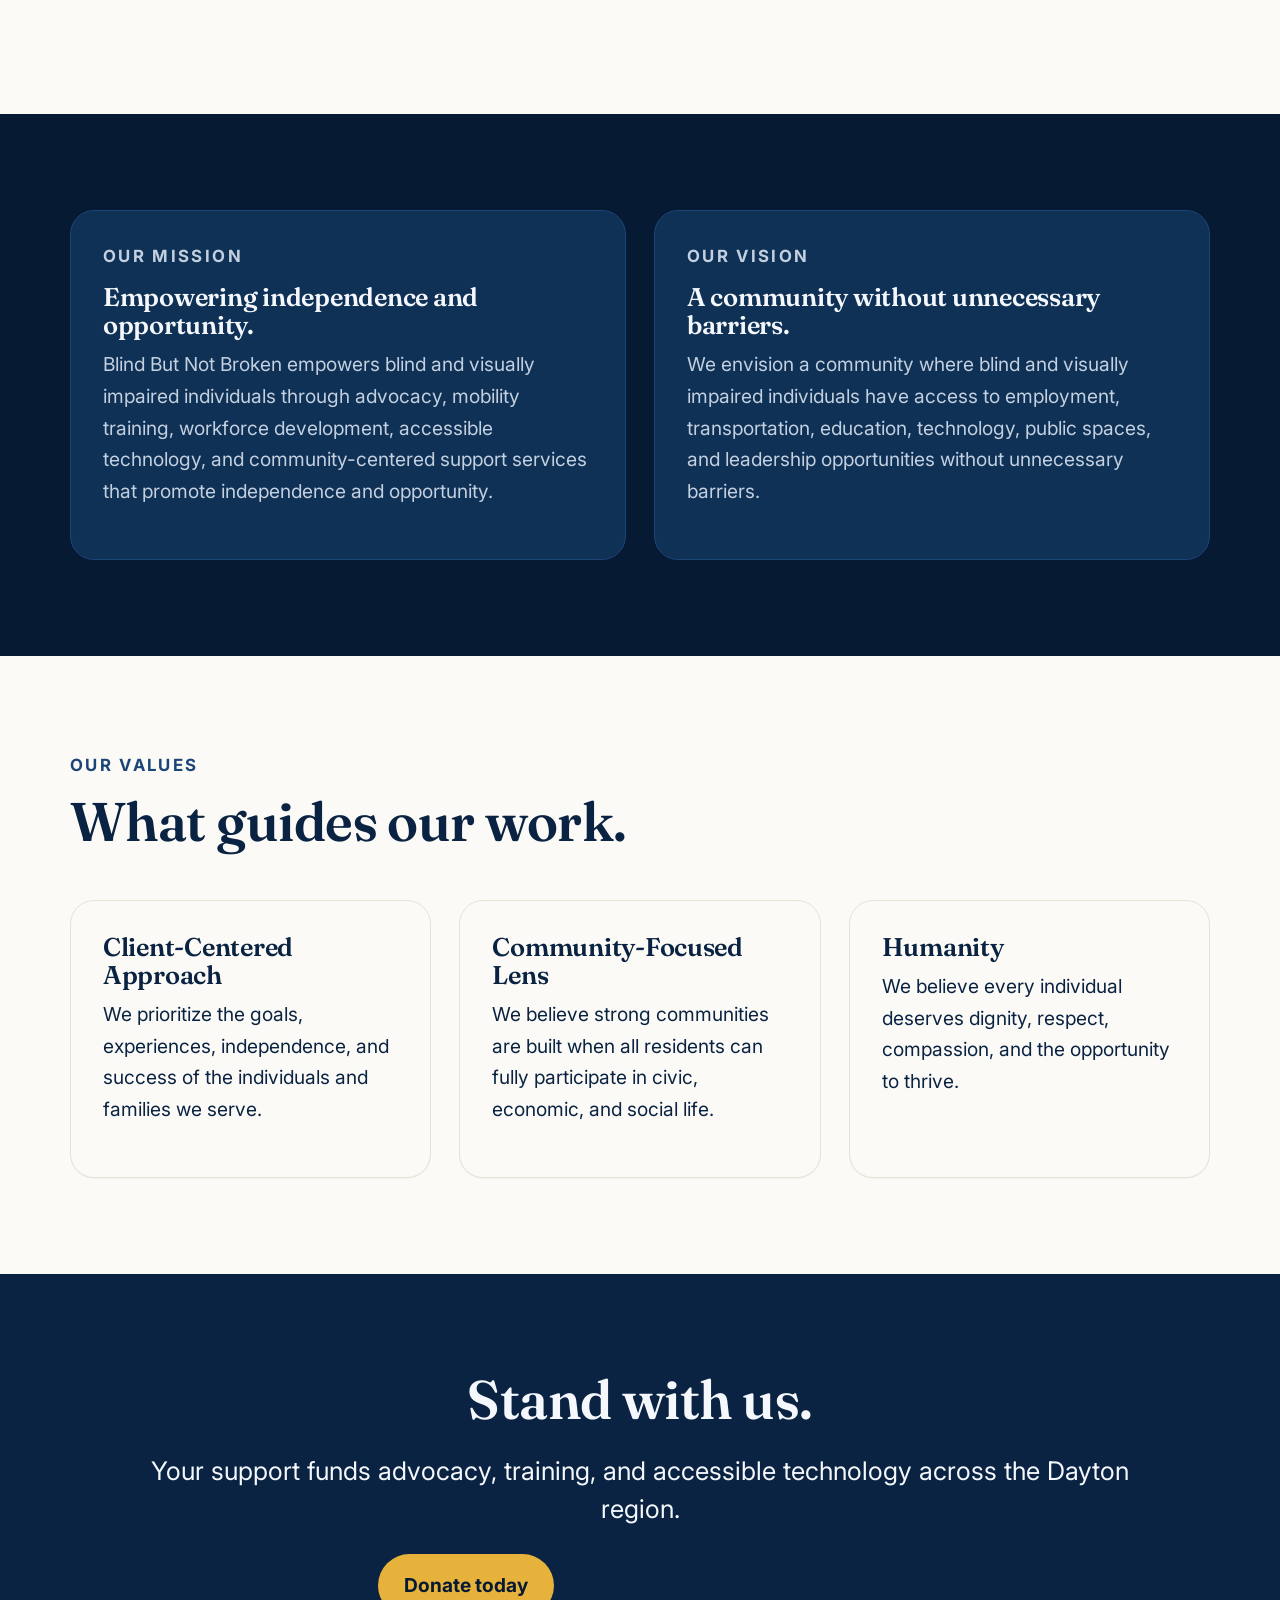
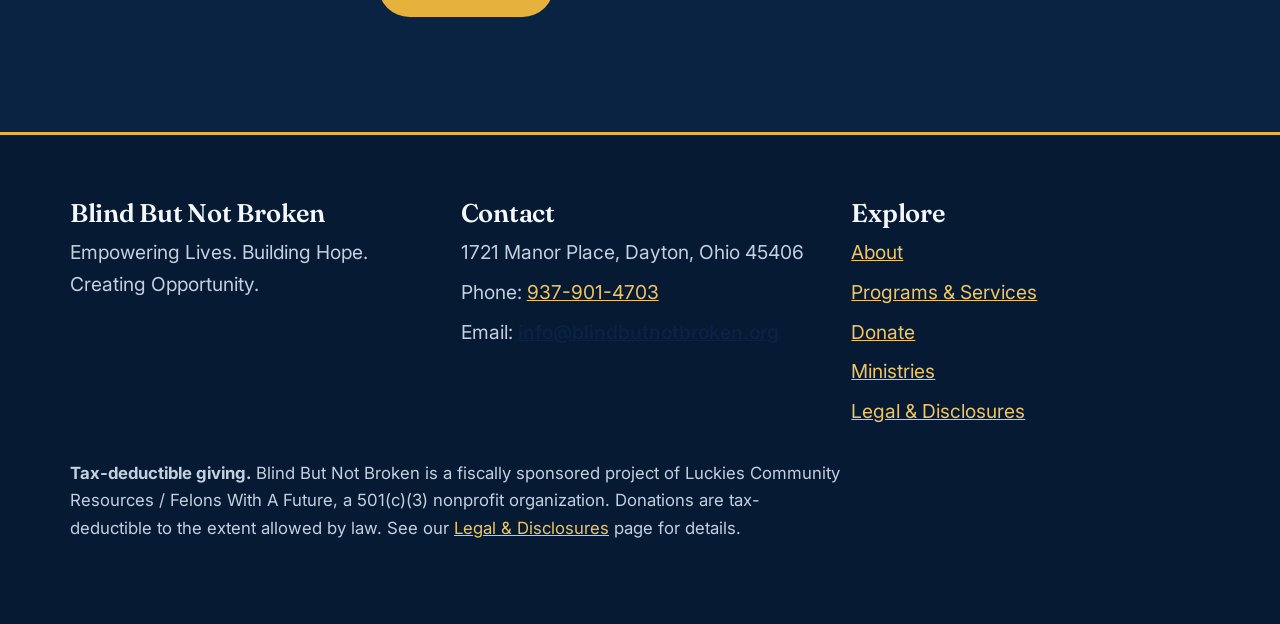
==== commit da489fd2: "Changes" ====
--- a/about.html
+++ b/about.html
@@ -28,6 +28,7 @@
           <li><a href="about.html" aria-current="page">About</a></li>
           <li><a href="programs.html">Programs</a></li>
           <li><a href="donate.html">Donate</a></li>
+          <li><a href="ministries.html">Ministries</a></li>
           <li><a href="contact.html">Contact</a></li>
         </ul>
       </nav>
@@ -141,6 +142,7 @@
             <li><a href="about.html">About</a></li>
             <li><a href="programs.html">Programs &amp; Services</a></li>
             <li><a href="donate.html">Donate</a></li>
+            <li><a href="ministries.html">Ministries</a></li>
             <li><a href="legal.html">Legal &amp; Disclosures</a></li>
           </ul>
         </div>
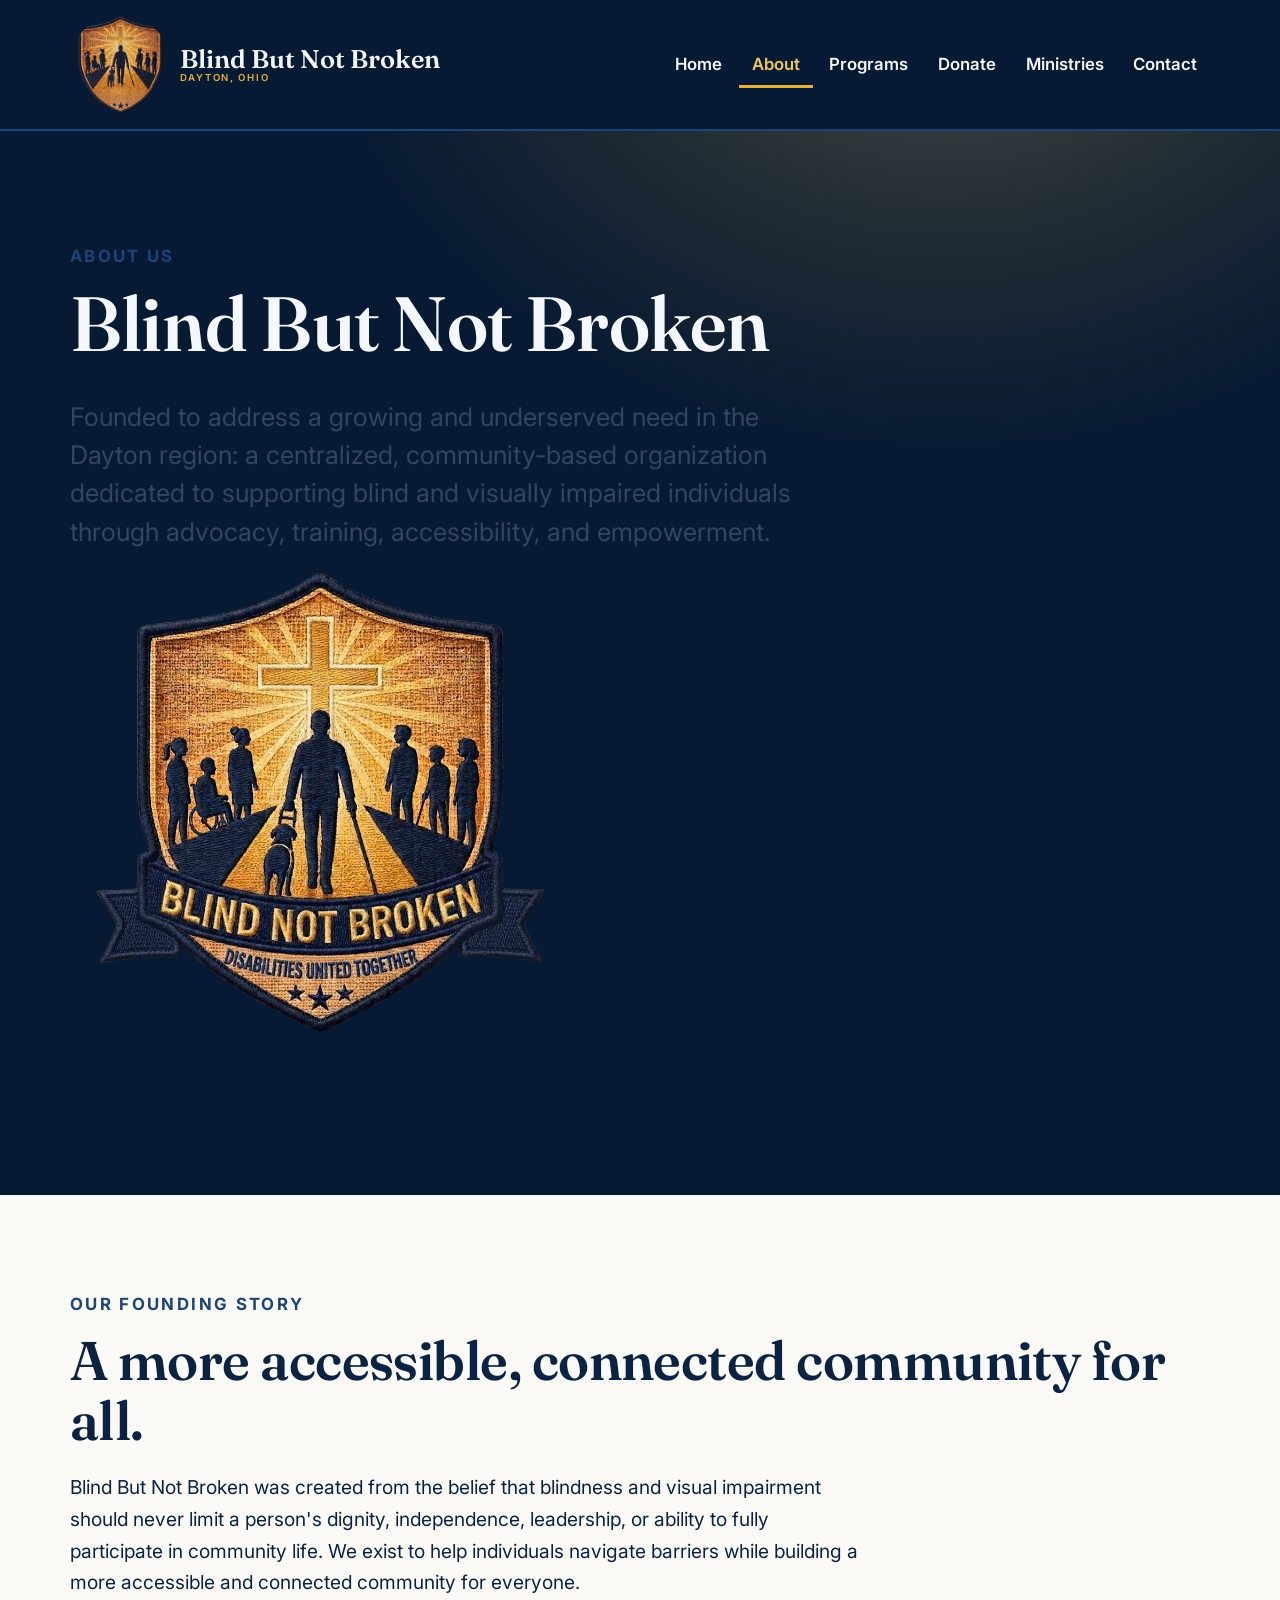
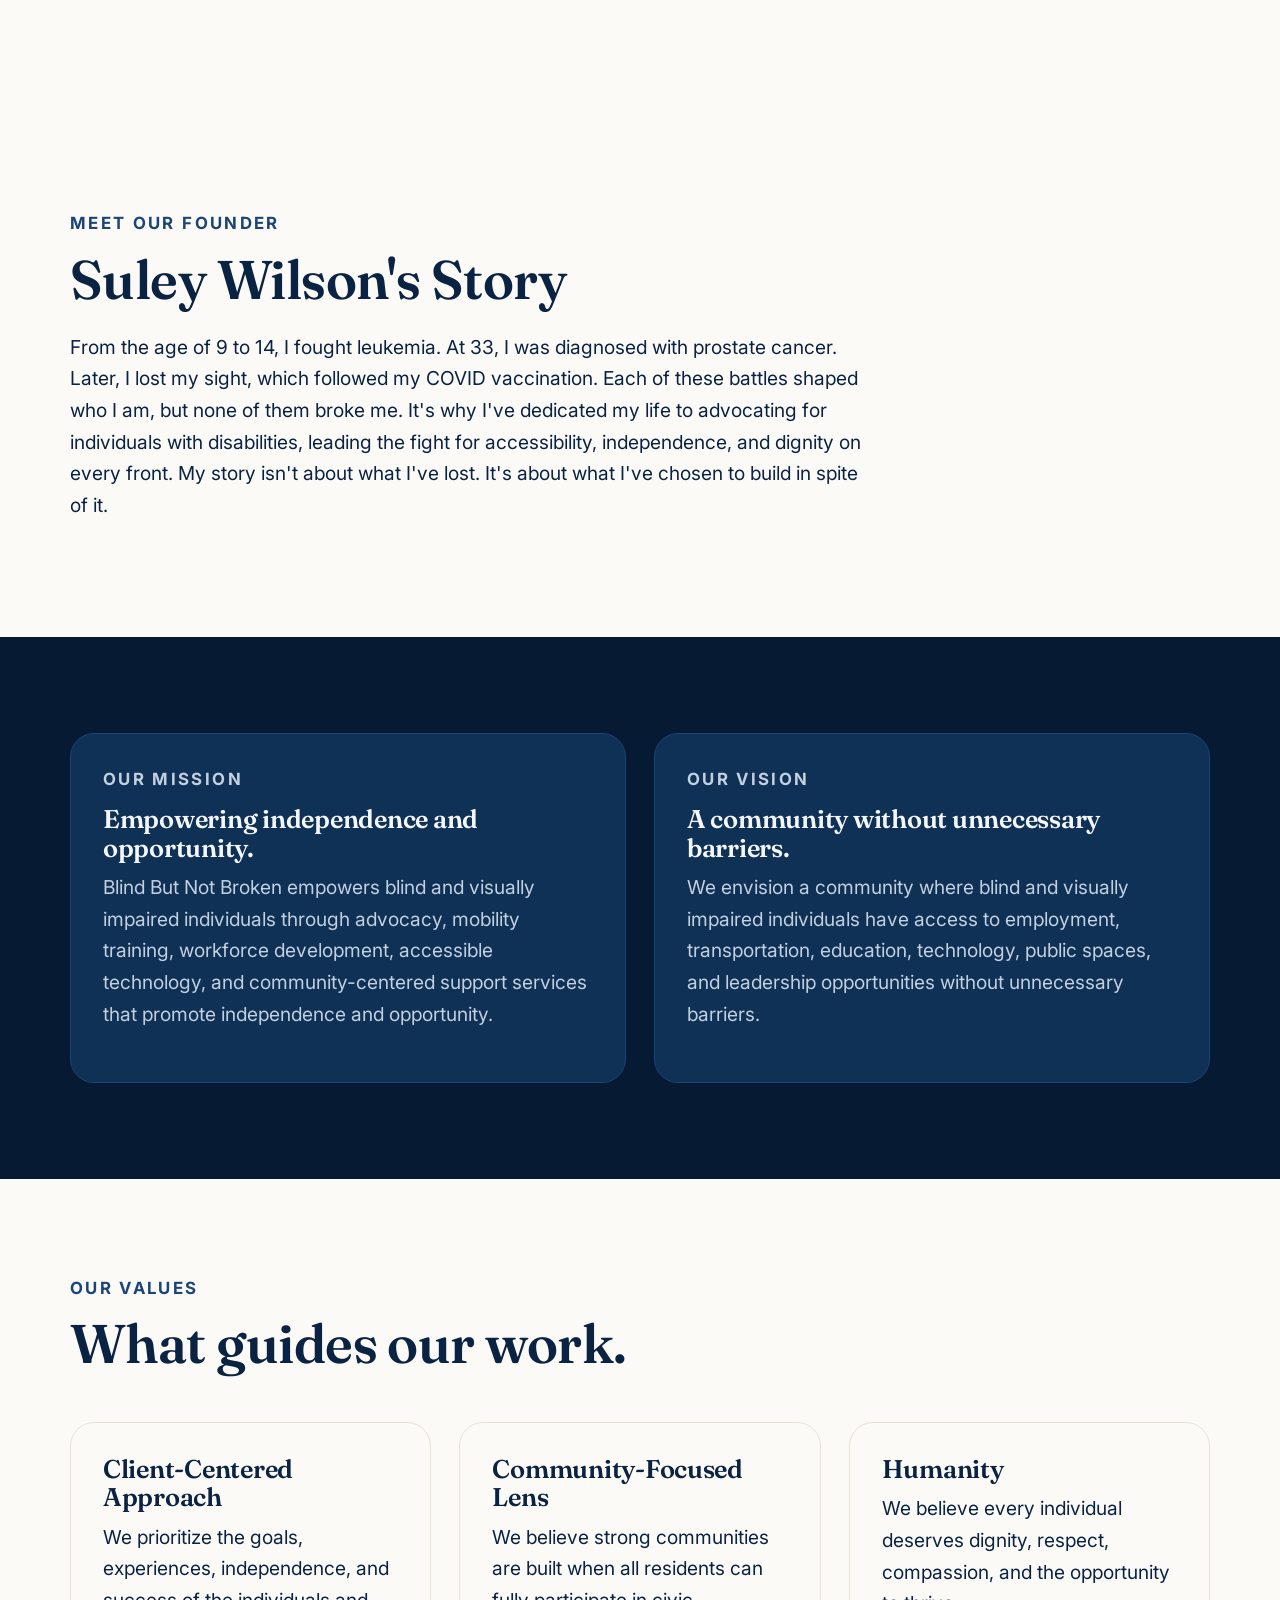
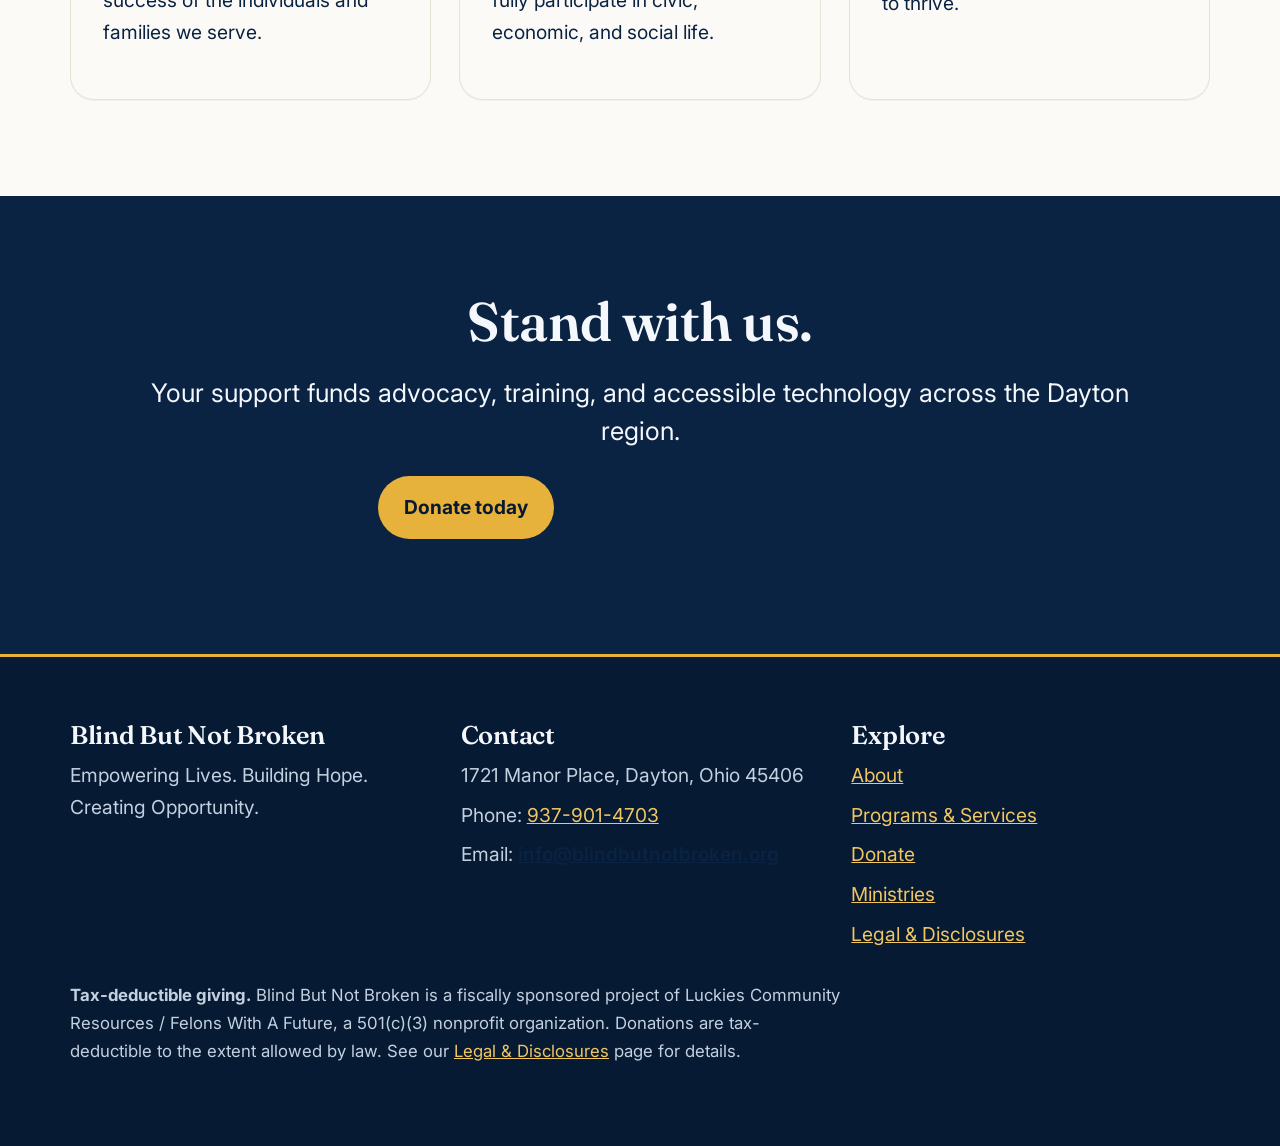
==== commit c01d0f1c: "Update about.html" ====
--- a/about.html
+++ b/about.html
@@ -61,6 +61,21 @@
             barriers while building a more accessible and connected community for everyone.
           
           </p>
+        </div>
+      </div>
+    </section>
+
+    <section class="section" aria-labelledby="founder-title">
+      <div class="wrap stack">
+        <div>
+          <p class="eyebrow">Meet Our Founder</p>
+          <h2 id="founder-title">Suley Wilson's Story</h2>
+          <p>From the age of 9 to 14, I fought leukemia. At 33, I was diagnosed with prostate
+            cancer. Later, I lost my sight, which followed my COVID vaccination. Each of these
+            battles shaped who I am, but none of them broke me. It's why I've dedicated my life to
+            advocating for individuals with disabilities, leading the fight for accessibility,
+            independence, and dignity on every front. My story isn't about what I've lost. It's
+            about what I've chosen to build in spite of it.</p>
         </div>
       </div>
     </section>
